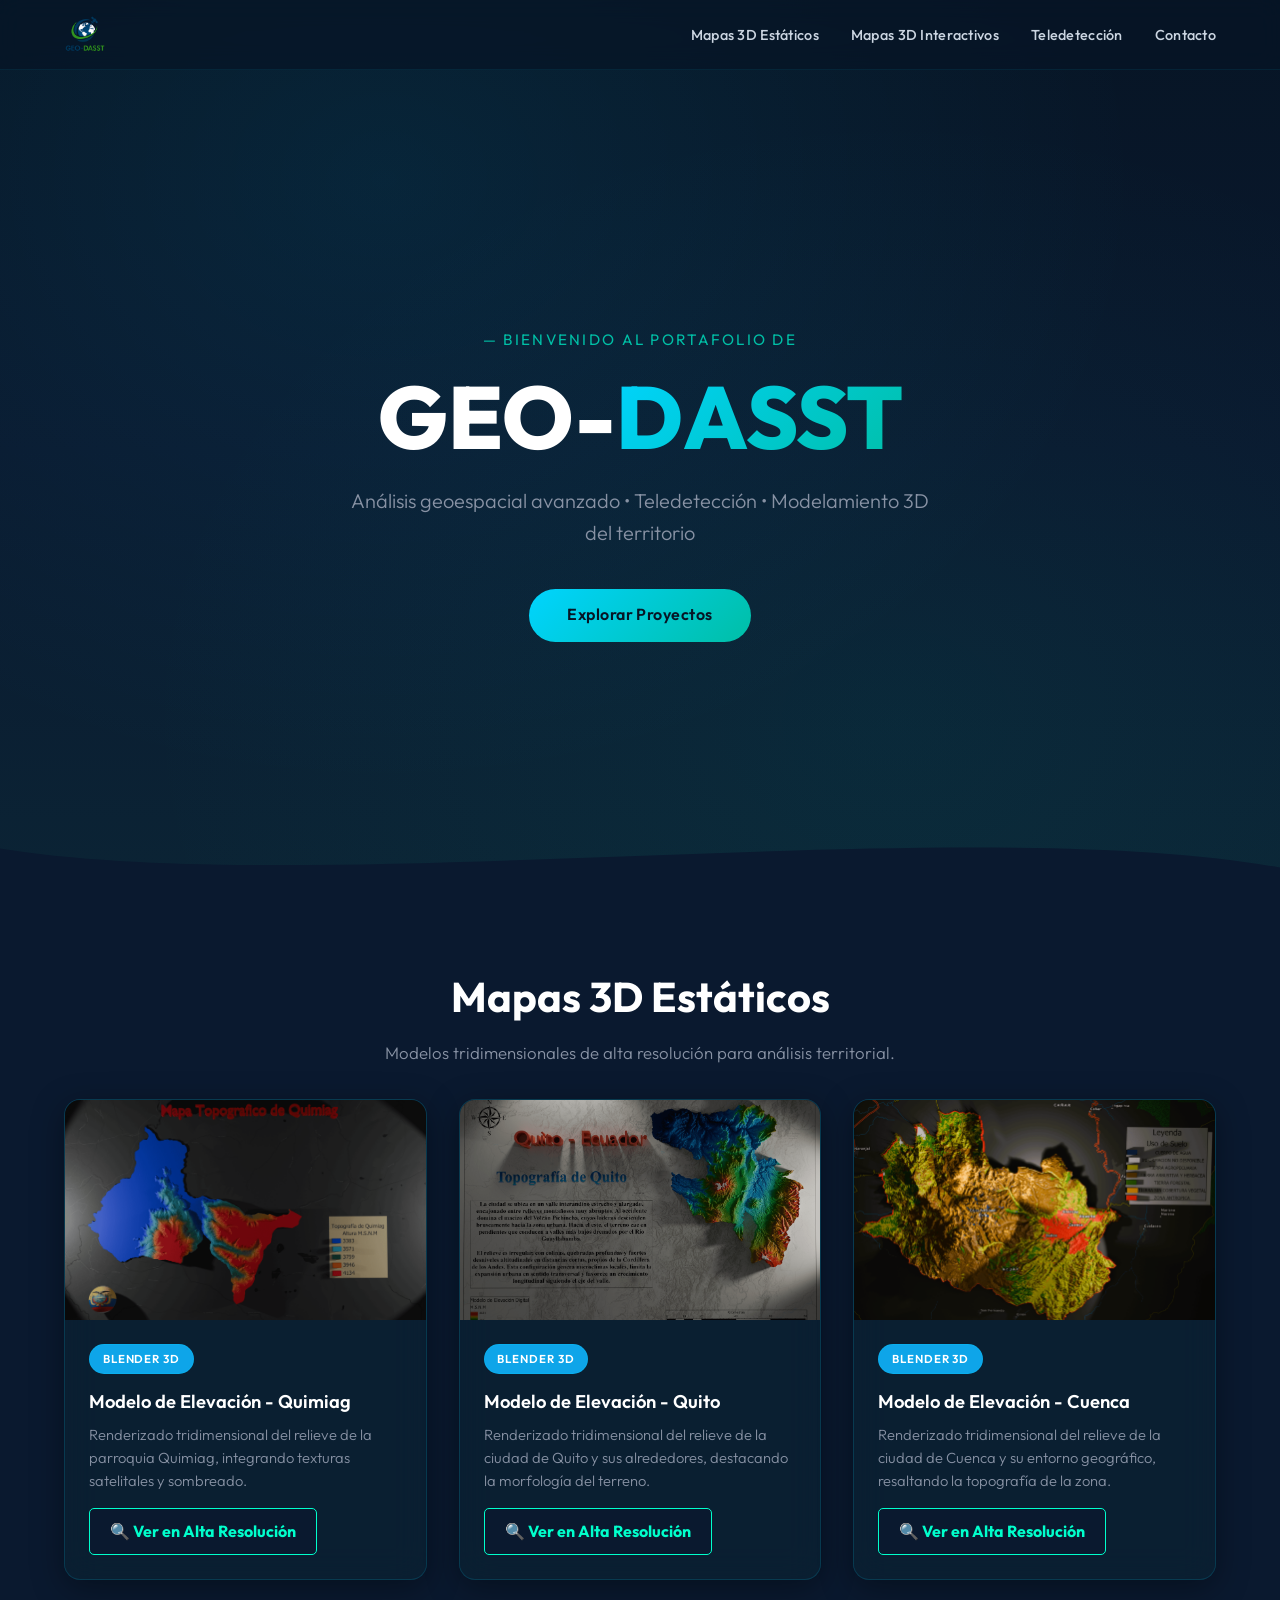
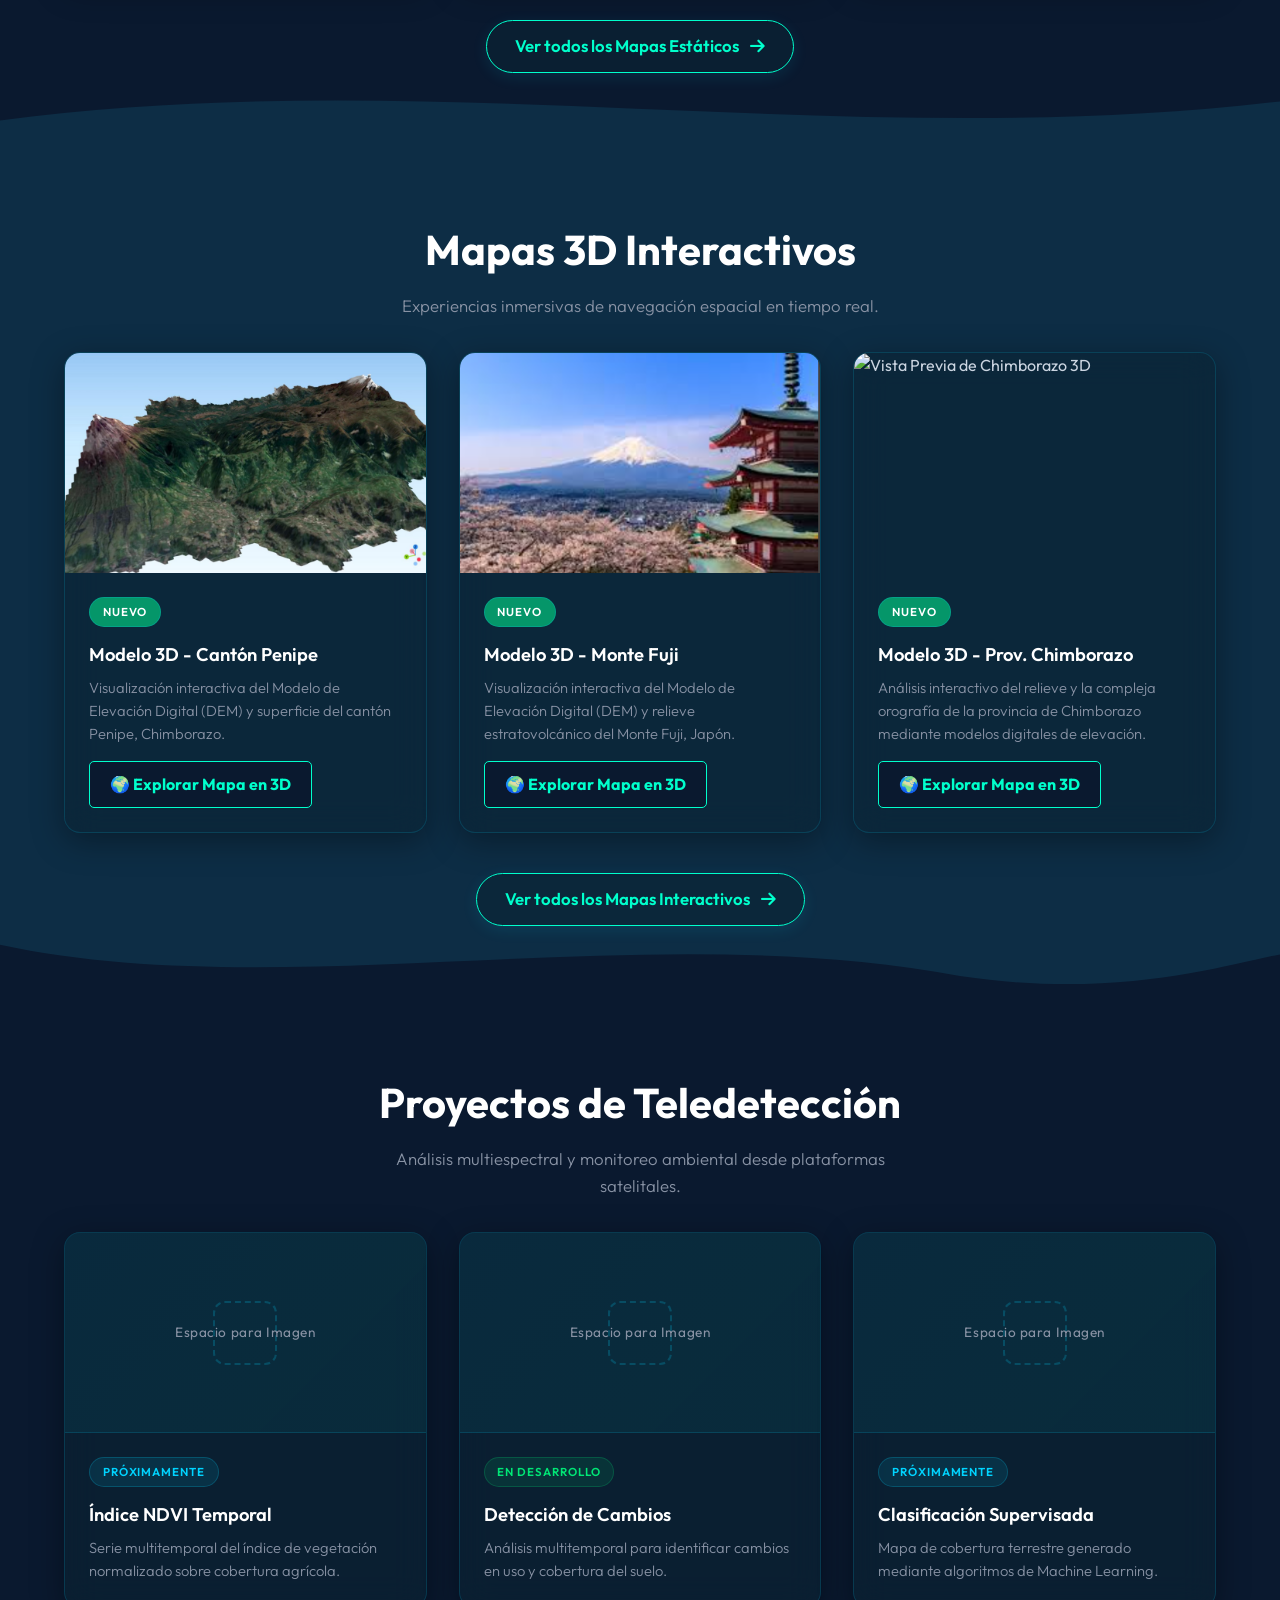
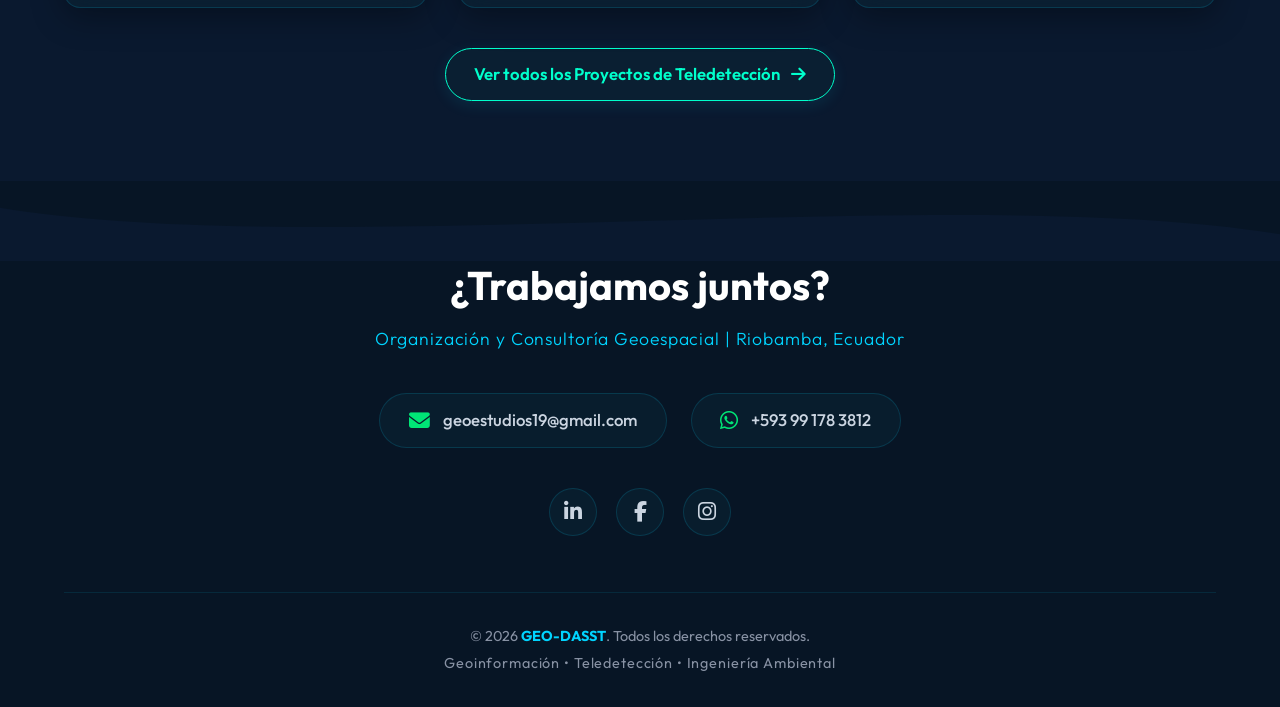
==== index.html @ 8e860d83 "Update index.html" ====
<!DOCTYPE html>
<html lang="es">
<head>
  <meta charset="UTF-8" />
  <meta name="viewport" content="width=device-width, initial-scale=1.0" />
  <title>GEO-DASST | Portafolio de Geoinformación y Teledetección</title>
  <meta name="description" content="Portafolio profesional de GEO-DASST: Ingeniería Ambiental, gestión de geoinformación, mapas 3D y teledetección." />
  <link rel="preconnect" href="https://fonts.googleapis.com" />
  <link rel="preconnect" href="https://fonts.gstatic.com" crossorigin />
  <link href="https://fonts.googleapis.com/css2?family=Outfit:wght@300;400;500;600;700;800&display=swap" rel="stylesheet" />
  <link rel="stylesheet" href="style.css" />
  <link rel="stylesheet" href="https://cdnjs.cloudflare.com/ajax/libs/font-awesome/6.4.0/css/all.min.css" />
  
  <style>
    /* Reducimos el relleno de las secciones en un ~40% */
    .section { padding: 4rem 0 5rem !important; }
    /* Acercamos el subtítulo a las tarjetas */
    .section__subtitle { margin-bottom: 2rem !important; }
    /* Reducimos la altura de las olas decorativas */
    .wave svg { height: 70px !important; }
    .wave--hero svg { height: 90px !important; }
    .wave--section svg { height: 90px !important; }
    /* Ajustamos el pie de página */
    .footer { padding: 4.5rem 0 2rem !important; }
  </style>

</head>
<body>

  <header class="header" id="header">
    <nav class="nav container">
      <a href="#" class="nav__logo">
        <img src="Logo.png" alt="GEO-DASST Logo" class="nav__logo-img" />
      </a>
      <ul class="nav__list">
        <li><a href="#mapas-estaticos" class="nav__link">Mapas 3D Estáticos</a></li>
        <li><a href="#mapas-interactivos" class="nav__link">Mapas 3D Interactivos</a></li>
        <li><a href="#teledeteccion" class="nav__link">Teledetección</a></li>
        <li><a href="#contacto" class="nav__link">Contacto</a></li>
      </ul>
      <button class="nav__toggle" id="nav-toggle" aria-label="Abrir menú">
        <span></span><span></span><span></span>
      </button>
    </nav>
  </header>

  <section class="hero" id="hero">
    <div class="hero__particles" id="hero-particles"></div>
    <div class="hero__content container">
      <p class="hero__tag">— Bienvenido al portafolio de</p>
      <h1 class="hero__title">
        GEO-<span class="accent">DASST</span>
      </h1>
      <p class="hero__subtitle">
        Análisis geoespacial avanzado &bull; Teledetección &bull; Modelamiento 3D del territorio
      </p>
      <a href="#mapas-estaticos" class="hero__cta">Explorar Proyectos</a>
    </div>

    <div class="wave wave--hero">
      <svg viewBox="0 0 1440 150" preserveAspectRatio="none">
        <path d="M0,64 C360,150 1080,0 1440,96 L1440,150 L0,150 Z" />
      </svg>
    </div>
  </section>

  <section class="section" id="mapas-estaticos">
    <div class="container">
      <h2 class="section__title">Mapas 3D Estáticos</h2>
      <p class="section__subtitle">Modelos tridimensionales de alta resolución para análisis territorial.</p>
      
      <div class="grid">
        <article class="card">
          <img src="Estaticos/quimiag.png" alt="Render 3D de Quimiag" style="width: 100%; height: 220px; object-fit: cover; border-radius: 8px 8px 0 0;">
          <div class="card__body">
            <span class="card__badge" style="background: #0ea5e9; color: white;">Blender 3D</span>
            <h3 class="card__title">Modelo de Elevación - Quimiag</h3>
            <p class="card__text">Renderizado tridimensional del relieve de la parroquia Quimiag, integrando texturas satelitales y sombreado.</p>
            <a href="Estaticos/quimiag.png" target="_blank" style="display: inline-block; margin-top: 15px; padding: 10px 20px; background-color: #0A192F; border: 1px solid #00FFCC; color: #00FFCC; text-decoration: none; border-radius: 5px; font-weight: bold; transition: 0.3s;">
              🔍 Ver en Alta Resolución
            </a>
          </div>
        </article>

        <article class="card">
          <img src="Estaticos/quito_top.png" alt="Render 3D de Quito" style="width: 100%; height: 220px; object-fit: cover; border-radius: 8px 8px 0 0;">
          <div class="card__body">
            <span class="card__badge" style="background: #0ea5e9; color: white;">Blender 3D</span>
            <h3 class="card__title">Modelo de Elevación - Quito</h3>
            <p class="card__text">Renderizado tridimensional del relieve de la ciudad de Quito y sus alrededores, destacando la morfología del terreno.</p>
            <a href="Estaticos/quito_top.png" target="_blank" style="display: inline-block; margin-top: 15px; padding: 10px 20px; background-color: #0A192F; border: 1px solid #00FFCC; color: #00FFCC; text-decoration: none; border-radius: 5px; font-weight: bold; transition: 0.3s;">
              🔍 Ver en Alta Resolución
            </a>
          </div>
        </article>

        <article class="card">
          <img src="Estaticos/cuenca.png" alt="Render 3D de Cuenca" style="width: 100%; height: 220px; object-fit: cover; border-radius: 8px 8px 0 0;">
          <div class="card__body">
            <span class="card__badge" style="background: #0ea5e9; color: white;">Blender 3D</span>
            <h3 class="card__title">Modelo de Elevación - Cuenca</h3>
            <p class="card__text">Renderizado tridimensional del relieve de la ciudad de Cuenca y su entorno geográfico, resaltando la topografía de la zona.</p>
            <a href="Estaticos/cuenca.png" target="_blank" style="display: inline-block; margin-top: 15px; padding: 10px 20px; background-color: #0A192F; border: 1px solid #00FFCC; color: #00FFCC; text-decoration: none; border-radius: 5px; font-weight: bold; transition: 0.3s;">
              🔍 Ver en Alta Resolución
            </a>
          </div>
        </article>
      </div> <div style="text-align: center; margin-top: 2.5rem;">
        <a href="estaticos.html" style="display: inline-block; padding: 12px 28px; background-color: rgba(11, 36, 53, 0.60); border: 1px solid #00FFCC; color: #00FFCC; text-decoration: none; border-radius: 50px; font-weight: 600; font-size: 1.05rem; transition: all 0.3s ease; box-shadow: 0 4px 15px rgba(0, 212, 255, 0.1);">
          Ver todos los Mapas Estáticos <i class="fa-solid fa-arrow-right" style="margin-left: 8px;"></i>
        </a>
      </div>

    </div> <div class="wave wave--section">
      <svg viewBox="0 0 1440 150" preserveAspectRatio="none">
        <path d="M0,96 C480,0 960,150 1440,64 L1440,150 L0,150 Z" />
      </svg>
    </div>
  </section>

  <section class="section section--alt" id="mapas-interactivos">
    <div class="container">
      <h2 class="section__title">Mapas 3D Interactivos</h2>
      <p class="section__subtitle">Experiencias inmersivas de navegación espacial en tiempo real.</p>
      <div class="grid">
        <article class="card">
          <img src="Mapas/Interactivos/Penipe/captura-penipe.jpg" alt="Vista Previa de Penipe 3D" style="width: 100%; height: 220px; object-fit: cover; border-radius: 8px 8px 0 0;">
          <div class="card__body">
            <span class="card__badge" style="background: #059669; color: white;">Nuevo</span>
            <h3 class="card__title">Modelo 3D - Cantón Penipe</h3>
            <p class="card__text">Visualización interactiva del Modelo de Elevación Digital (DEM) y superficie del cantón Penipe, Chimborazo.</p>
            <a href="Mapas/Interactivos/Penipe/index.html" target="_blank" style="display: inline-block; margin-top: 15px; padding: 10px 20px; background-color: #0A192F; border: 1px solid #00FFCC; color: #00FFCC; text-decoration: none; border-radius: 5px; font-weight: bold; transition: 0.3s;">
              🌍 Explorar Mapa en 3D
            </a>
          </div>
        </article>
        <article class="card">
          <img src="Mapas/Interactivos/Fuji/fuji.png" alt="Vista Previa de Monte Fuji 3D" style="width: 100%; height: 220px; object-fit: cover; border-radius: 8px 8px 0 0;">
          <div class="card__body">
            <span class="card__badge" style="background: #059669; color: white;">Nuevo</span>
            <h3 class="card__title">Modelo 3D - Monte Fuji</h3>
            <p class="card__text">Visualización interactiva del Modelo de Elevación Digital (DEM) y relieve estratovolcánico del Monte Fuji, Japón.</p>
            <a href="Mapas/Interactivos/Fuji/index.html" target="_blank" style="display: inline-block; margin-top: 15px; padding: 10px 20px; background-color: #0A192F; border: 1px solid #00FFCC; color: #00FFCC; text-decoration: none; border-radius: 5px; font-weight: bold; transition: 0.3s;">
              🌍 Explorar Mapa en 3D
            </a>
          </div>
        </article>
        <article class="card">
          <img src="Mapas/Interactivos/Chimborazo/chimborazo.png" alt="Vista Previa de Chimborazo 3D" style="width: 100%; height: 220px; object-fit: cover; border-radius: 8px 8px 0 0;">
          <div class="card__body">
            <span class="card__badge" style="background: #059669; color: white;">Nuevo</span>
            <h3 class="card__title">Modelo 3D - Prov. Chimborazo</h3>
            <p class="card__text">Análisis interactivo del relieve y la compleja orografía de la provincia de Chimborazo mediante modelos digitales de elevación.</p>
            <a href="Mapas/Interactivos/Chimborazo/index.html" target="_blank" style="display: inline-block; margin-top: 15px; padding: 10px 20px; background-color: #0A192F; border: 1px solid #00FFCC; color: #00FFCC; text-decoration: none; border-radius: 5px; font-weight: bold; transition: 0.3s;">
              🌍 Explorar Mapa en 3D
            </a>
          </div>
        </article>
      </div>

      <div style="text-align: center; margin-top: 2.5rem;">
        <a href="interactivos.html" style="display: inline-block; padding: 12px 28px; background-color: rgba(11, 36, 53, 0.60); border: 1px solid #00FFCC; color: #00FFCC; text-decoration: none; border-radius: 50px; font-weight: 600; font-size: 1.05rem; transition: all 0.3s ease; box-shadow: 0 4px 15px rgba(0, 212, 255, 0.1);">
          Ver todos los Mapas Interactivos <i class="fa-solid fa-arrow-right" style="margin-left: 8px;"></i>
        </a>
      </div>

    </div>

    <div class="wave wave--section">
      <svg viewBox="0 0 1440 150" preserveAspectRatio="none">
        <path d="M0,48 C320,150 720,0 1080,100 C1260,140 1380,80 1440,64 L1440,150 L0,150 Z" />
      </svg>
    </div>
  </section>

  <section class="section" id="teledeteccion">
    <div class="container">
      <h2 class="section__title">Proyectos de Teledetección</h2>
      <p class="section__subtitle">Análisis multiespectral y monitoreo ambiental desde plataformas satelitales.</p>
      <div class="grid">
        <article class="card">
          <div class="card__img-placeholder">
            <span class="card__img-label">Espacio para Imagen</span>
          </div>
          <div class="card__body">
            <span class="card__badge">Próximamente</span>
            <h3 class="card__title">Índice NDVI Temporal</h3>
            <p class="card__text">Serie multitemporal del índice de vegetación normalizado sobre cobertura agrícola.</p>
          </div>
        </article>
        <article class="card">
          <div class="card__img-placeholder">
            <span class="card__img-label">Espacio para Imagen</span>
          </div>
          <div class="card__body">
            <span class="card__badge badge--dev">En desarrollo</span>
            <h3 class="card__title">Detección de Cambios</h3>
            <p class="card__text">Análisis multitemporal para identificar cambios en uso y cobertura del suelo.</p>
          </div>
        </article>
        <article class="card">
          <div class="card__img-placeholder">
            <span class="card__img-label">Espacio para Imagen</span>
          </div>
          <div class="card__body">
            <span class="card__badge">Próximamente</span>
            <h3 class="card__title">Clasificación Supervisada</h3>
            <p class="card__text">Mapa de cobertura terrestre generado mediante algoritmos de Machine Learning.</p>
          </div>
        </article>
      </div>

      <div style="text-align: center; margin-top: 2.5rem;">
        <a href="proyectos.html" style="display: inline-block; padding: 12px 28px; background-color: rgba(11, 36, 53, 0.60); border: 1px solid #00FFCC; color: #00FFCC; text-decoration: none; border-radius: 50px; font-weight: 600; font-size: 1.05rem; transition: all 0.3s ease; box-shadow: 0 4px 15px rgba(0, 212, 255, 0.1);">
          Ver todos los Proyectos de Teledetección <i class="fa-solid fa-arrow-right" style="margin-left: 8px;"></i>
        </a>
      </div>

    </div>
  </section>

  <footer class="footer" id="contacto">
    <div class="footer__wave">
      <svg viewBox="0 0 1440 120" preserveAspectRatio="none">
        <path d="M0,40 C360,120 1080,0 1440,80 L1440,0 L0,0 Z" />
      </svg>
    </div>
    
    <div class="container footer__content">
      <div class="footer__contact">
        <h2 class="footer__title">¿Trabajamos juntos?</h2>
        <p class="footer__description">Organización y Consultoría Geoespacial | Riobamba, Ecuador</p>
        
        <div class="footer__info">
          <a href="mailto:geoestudios19@gmail.com" class="contact-item">
            <i class="fa-solid fa-envelope"></i>
            geoestudios19@gmail.com
          </a>
          <a href="https://wa.me/593991783812" target="_blank" class="contact-item">
            <i class="fa-brands fa-whatsapp"></i>
            +593 99 178 3812
          </a>
        </div>

        <div class="footer__socials">
          <a href="https://www.linkedin.com/in/pedro-jose-inca-novoa-5055b1154/" target="_blank" class="social-icon" aria-label="LinkedIn"><i class="fa-brands fa-linkedin-in"></i></a>
          <a href="https://www.facebook.com/profile.php?id=61575978058348" target="_blank" class="social-icon" aria-label="Facebook"><i class="fa-brands fa-facebook-f"></i></a>
          <a href="https://www.instagram.com/geo_dasst/" target="_blank" class="social-icon" aria-label="Instagram"><i class="fa-brands fa-instagram"></i></a>
        </div>
      </div>
      
      <div class="footer__bottom">
        <p>&copy; 2026 <strong>GEO-DASST</strong>. Todos los derechos reservados.</p>
        <p class="footer__tagline">Geoinformación &bull; Teledetección &bull; Ingeniería Ambiental</p>
      </div>
    </div>
  </footer>

  <script src="script.js"></script>
</body>
</html>
---- style.css ----
/* ============================================
   GEO-DASST — Portfolio Stylesheet
   Palette extracted from reference image:
   Deep Navy / Teal dark backgrounds,
   Cyan-Turquoise accents, white text.
   ============================================ */

/* ---------- CSS Custom Properties ---------- */
:root {
  /* Backgrounds */
  --bg-deep:       #071525;
  --bg-primary:    #0A192F;
  --bg-secondary:  #0B2435;
  --bg-alt:        #0D2D45;
  --bg-card:       rgba(13, 45, 69, 0.55);

  /* Accents */
  --accent-cyan:   #00D4FF;
  --accent-teal:   #00BFA6;
  --accent-green:  #00E676;
  --gradient-accent: linear-gradient(135deg, var(--accent-cyan), var(--accent-teal));

  /* Text */
  --text-white:    #FFFFFF;
  --text-light:    #CBD5E1;
  --text-muted:    #8892A4;

  /* Effects */
  --glass-bg:      rgba(11, 36, 53, 0.60);
  --glass-border:  rgba(0, 212, 255, 0.15);
  --glass-blur:    16px;
  --shadow-card:   0 8px 32px rgba(0, 0, 0, 0.35);
  --shadow-soft:   0 4px 20px rgba(0, 0, 0, 0.25);
  --radius:        16px;
  --radius-sm:     10px;

  /* Layout */
  --header-h:      70px;
  --container-max:  1200px;

  /* Transition */
  --ease:          cubic-bezier(0.4, 0, 0.2, 1);
}

/* ---------- Reset / Base ---------- */
*,
*::before,
*::after {
  margin: 0;
  padding: 0;
  box-sizing: border-box;
}

html {
  scroll-behavior: smooth;
  scroll-padding-top: var(--header-h);
}

body {
  font-family: 'Outfit', sans-serif;
  background-color: var(--bg-primary);
  color: var(--text-light);
  line-height: 1.6;
  overflow-x: hidden;
  -webkit-font-smoothing: antialiased;
}

a {
  text-decoration: none;
  color: inherit;
}

ul { list-style: none; }
img { max-width: 100%; display: block; }

.container {
  width: 90%;
  max-width: var(--container-max);
  margin-inline: auto;
}

/* ---------- HEADER ---------- */
.header {
  position: fixed;
  top: 0;
  left: 0;
  width: 100%;
  height: var(--header-h);
  z-index: 1000;
  background: rgba(7, 21, 37, 0.70);
  backdrop-filter: blur(12px);
  -webkit-backdrop-filter: blur(12px);
  border-bottom: 1px solid rgba(0, 212, 255, 0.08);
  transition: background 0.4s var(--ease), box-shadow 0.4s var(--ease);
}

.header.scrolled {
  background: rgba(7, 21, 37, 0.95);
  box-shadow: 0 4px 30px rgba(0, 0, 0, 0.4);
  border-bottom-color: rgba(0, 212, 255, 0.18);
}

.nav {
  display: flex;
  align-items: center;
  justify-content: space-between;
  height: 100%;
}

.nav__logo-img {
  height: 42px;
  width: auto;
  transition: transform 0.3s var(--ease);
}
.nav__logo-img:hover { transform: scale(1.05); }

.nav__list {
  display: flex;
  gap: 2rem;
}

.nav__link {
  font-size: 0.9rem;
  font-weight: 500;
  letter-spacing: 0.02em;
  color: var(--text-light);
  position: relative;
  padding: 0.3rem 0;
  transition: color 0.3s var(--ease);
}

.nav__link::after {
  content: '';
  position: absolute;
  left: 0;
  bottom: -2px;
  width: 0;
  height: 2px;
  background: var(--gradient-accent);
  border-radius: 2px;
  transition: width 0.35s var(--ease);
}

.nav__link:hover {
  color: var(--accent-cyan);
}
.nav__link:hover::after {
  width: 100%;
}

/* Mobile toggle */
.nav__toggle {
  display: none;
  flex-direction: column;
  gap: 5px;
  background: none;
  border: none;
  cursor: pointer;
  padding: 4px;
}
.nav__toggle span {
  display: block;
  width: 26px;
  height: 2.5px;
  background: var(--text-white);
  border-radius: 2px;
  transition: transform 0.3s var(--ease), opacity 0.3s var(--ease);
}
.nav__toggle.active span:nth-child(1) {
  transform: translateY(7.5px) rotate(45deg);
}
.nav__toggle.active span:nth-child(2) {
  opacity: 0;
}
.nav__toggle.active span:nth-child(3) {
  transform: translateY(-7.5px) rotate(-45deg);
}

/* ---------- HERO ---------- */
.hero {
  position: relative;
  min-height: 100vh;
  display: flex;
  align-items: center;
  justify-content: center;
  text-align: center;
  background:
    radial-gradient(ellipse at 30% 20%, rgba(0, 212, 255, 0.08) 0%, transparent 60%),
    radial-gradient(ellipse at 70% 80%, rgba(0, 191, 166, 0.06) 0%, transparent 60%),
    linear-gradient(180deg, var(--bg-deep) 0%, var(--bg-primary) 50%, var(--bg-secondary) 100%);
  overflow: hidden;
}

.hero__particles {
  position: absolute;
  inset: 0;
  pointer-events: none;
}

.hero__content {
  position: relative;
  z-index: 2;
  padding-top: var(--header-h);
}

.hero__tag {
  font-size: 0.95rem;
  font-weight: 400;
  color: var(--accent-teal);
  letter-spacing: 0.15em;
  text-transform: uppercase;
  margin-bottom: 1rem;
  opacity: 0;
  animation: fadeInUp 0.8s var(--ease) 0.3s forwards;
}

.hero__title {
  font-size: clamp(2.8rem, 7vw, 5.5rem);
  font-weight: 800;
  color: var(--text-white);
  line-height: 1.1;
  margin-bottom: 1.2rem;
  opacity: 0;
  animation: fadeInUp 0.8s var(--ease) 0.5s forwards;
}

.hero__title .accent {
  background: var(--gradient-accent);
  -webkit-background-clip: text;
  -webkit-text-fill-color: transparent;
  background-clip: text;
}

.hero__subtitle {
  font-size: clamp(1rem, 2vw, 1.25rem);
  font-weight: 300;
  color: var(--text-muted);
  max-width: 600px;
  margin-inline: auto;
  margin-bottom: 2.5rem;
  opacity: 0;
  animation: fadeInUp 0.8s var(--ease) 0.7s forwards;
}

.hero__cta {
  display: inline-block;
  padding: 0.85rem 2.4rem;
  font-family: 'Outfit', sans-serif;
  font-size: 1rem;
  font-weight: 600;
  color: var(--bg-deep);
  background: var(--gradient-accent);
  border-radius: 50px;
  letter-spacing: 0.03em;
  transition: transform 0.3s var(--ease), box-shadow 0.3s var(--ease);
  opacity: 0;
  animation: fadeInUp 0.8s var(--ease) 0.9s forwards;
}

.hero__cta:hover {
  transform: translateY(-3px);
  box-shadow: 0 8px 30px rgba(0, 212, 255, 0.35);
}

/* ---------- WAVE SEPARATORS ---------- */
.wave {
  position: absolute;
  bottom: 0;
  left: 0;
  width: 100%;
  line-height: 0;
  overflow: hidden;
}

.wave svg {
  width: 100%;
  height: 100px;
}

.wave--hero svg path {
  fill: var(--bg-primary);
}

.wave--section svg path {
  fill: var(--bg-alt);
}

.section--alt .wave--section svg path {
  fill: var(--bg-primary);
}

/* ---------- SECTIONS ---------- */
.section {
  position: relative;
  padding: 6rem 0 8rem;
  background: var(--bg-primary);
}

.section--alt {
  background: var(--bg-alt);
}

.section__title {
  font-size: clamp(1.8rem, 4vw, 2.6rem);
  font-weight: 700;
  color: var(--text-white);
  text-align: center;
  margin-bottom: 0.6rem;
}

.section__subtitle {
  font-size: 1.05rem;
  font-weight: 300;
  color: var(--text-muted);
  text-align: center;
  max-width: 560px;
  margin-inline: auto;
  margin-bottom: 3rem;
}

/* ---------- GRID ---------- */
.grid {
  display: grid;
  grid-template-columns: repeat(auto-fit, minmax(300px, 1fr));
  gap: 2rem;
}

/* ---------- GLASSMORPHISM CARD ---------- */
.card {
  background: var(--glass-bg);
  border: 1px solid var(--glass-border);
  border-radius: var(--radius);
  overflow: hidden;
  backdrop-filter: blur(var(--glass-blur));
  -webkit-backdrop-filter: blur(var(--glass-blur));
  box-shadow: var(--shadow-card);
  transition: transform 0.4s var(--ease), box-shadow 0.4s var(--ease), border-color 0.4s var(--ease);
}

.card:hover {
  transform: translateY(-8px);
  box-shadow: 0 16px 48px rgba(0, 0, 0, 0.45);
  border-color: rgba(0, 212, 255, 0.3);
}

.card__img-placeholder {
  width: 100%;
  height: 200px;
  background: linear-gradient(135deg, rgba(0, 212, 255, 0.06), rgba(0, 191, 166, 0.08));
  border-bottom: 1px solid var(--glass-border);
  display: flex;
  align-items: center;
  justify-content: center;
  position: relative;
  overflow: hidden;
}

.card__img-placeholder::before {
  content: '';
  position: absolute;
  width: 64px;
  height: 64px;
  border: 2px dashed rgba(0, 212, 255, 0.2);
  border-radius: 12px;
  top: 50%;
  left: 50%;
  transform: translate(-50%, -50%);
  pointer-events: none;
}

.card__img-label {
  font-size: 0.85rem;
  font-weight: 400;
  color: var(--text-muted);
  letter-spacing: 0.04em;
  z-index: 1;
}

.card__body {
  padding: 1.5rem;
}

.card__badge {
  display: inline-block;
  font-size: 0.72rem;
  font-weight: 600;
  letter-spacing: 0.08em;
  text-transform: uppercase;
  color: var(--accent-cyan);
  background: rgba(0, 212, 255, 0.1);
  border: 1px solid rgba(0, 212, 255, 0.2);
  padding: 0.3rem 0.8rem;
  border-radius: 50px;
  margin-bottom: 0.8rem;
}

.card__badge.badge--dev {
  color: var(--accent-green);
  background: rgba(0, 230, 118, 0.1);
  border-color: rgba(0, 230, 118, 0.2);
}

.card__title {
  font-size: 1.15rem;
  font-weight: 600;
  color: var(--text-white);
  margin-bottom: 0.5rem;
}

.card__text {
  font-size: 0.92rem;
  font-weight: 300;
  color: var(--text-muted);
  line-height: 1.55;
}

/* ---------- FOOTER & CONTACTO ---------- */
.footer {
  position: relative;
  background: var(--bg-deep);
  padding: 6rem 0 2rem;
  text-align: center;
}

.footer__wave {
  position: absolute;
  top: 0;
  left: 0;
  width: 100%;
  line-height: 0;
  transform: rotate(180deg);
  overflow: hidden;
}

.footer__wave svg {
  width: 100%;
  height: 80px;
}

.footer__wave svg path {
  fill: var(--bg-primary);
}

.footer__contact {
  margin-bottom: 3.5rem;
  position: relative;
  z-index: 2;
}

.footer__title {
  font-size: clamp(2rem, 4vw, 2.5rem);
  font-weight: 700;
  color: var(--text-white);
  margin-bottom: 0.5rem;
}

.footer__description {
  font-size: 1.1rem;
  color: var(--accent-cyan);
  margin-bottom: 2.5rem;
  font-weight: 300;
  letter-spacing: 0.05em;
}

.footer__info {
  display: flex;
  justify-content: center;
  gap: 1.5rem;
  flex-wrap: wrap;
  margin-bottom: 2.5rem;
}

.contact-item {
  display: flex;
  align-items: center;
  gap: 0.8rem;
  font-size: 1.05rem;
  font-weight: 500;
  color: var(--text-light);
  background: rgba(11, 36, 53, 0.60);
  padding: 0.8rem 1.8rem;
  border-radius: 50px;
  border: 1px solid var(--glass-border);
  transition: all 0.3s var(--ease);
}

.contact-item i {
  color: var(--accent-green);
  font-size: 1.3rem;
}

.contact-item:hover {
  transform: translateY(-5px);
  border-color: var(--accent-cyan);
  color: var(--text-white);
  box-shadow: 0 8px 25px rgba(0, 212, 255, 0.2);
}

.footer__socials {
  display: flex;
  justify-content: center;
  gap: 1.2rem;
}

.social-icon {
  display: flex;
  align-items: center;
  justify-content: center;
  width: 48px;
  height: 48px;
  border-radius: 50%;
  background: rgba(11, 36, 53, 0.60);
  border: 1px solid var(--glass-border);
  color: var(--text-light);
  font-size: 1.3rem;
  transition: all 0.3s var(--ease);
}

.social-icon:hover {
  background: var(--gradient-accent);
  color: var(--bg-deep);
  transform: translateY(-5px) scale(1.05);
  border-color: transparent;
  box-shadow: 0 8px 20px rgba(0, 212, 255, 0.3);
}

.footer__bottom {
  border-top: 1px solid rgba(0, 212, 255, 0.1);
  padding-top: 2rem;
  position: relative;
  z-index: 2;
}

.footer__bottom p {
  font-size: 0.9rem;
  color: var(--text-muted);
}

.footer__bottom strong {
  color: var(--accent-cyan);
}

.footer__tagline {
  margin-top: 0.3rem;
  font-size: 0.8rem;
  letter-spacing: 0.06em;
}

/* ---------- ANIMATIONS ---------- */
@keyframes fadeInUp {
  from {
    opacity: 0;
    transform: translateY(28px);
  }
  to {
    opacity: 1;
    transform: translateY(0);
  }
}

/* Scroll-reveal for cards */
.card {
  opacity: 0;
  transform: translateY(40px);
  transition: opacity 0.7s var(--ease), transform 0.7s var(--ease),
              box-shadow 0.4s var(--ease), border-color 0.4s var(--ease);
}

.card.revealed {
  opacity: 1;
  transform: translateY(0);
}

/* ---------- RESPONSIVE ---------- */

/* Tablets */
@media (max-width: 768px) {
  .nav__list {
    position: fixed;
    top: 0;
    right: -100%;
    width: 75%;
    max-width: 320px;
    height: 100vh;
    flex-direction: column;
    justify-content: center;
    gap: 2.5rem;
    background: rgba(7, 21, 37, 0.97);
    backdrop-filter: blur(20px);
    -webkit-backdrop-filter: blur(20px);
    border-left: 1px solid var(--glass-border);
    padding: 2rem;
    transition: right 0.4s var(--ease);
    z-index: 999;
  }

  .nav__list.open {
    right: 0;
  }

  .nav__link {
    font-size: 1.15rem;
  }

  .nav__toggle {
    display: flex;
    z-index: 1001;
  }

  .grid {
    grid-template-columns: 1fr;
  }

  .hero__title {
    font-size: clamp(2.2rem, 8vw, 3.5rem);
  }
}

/* Small phones */
@media (max-width: 480px) {
  :root {
    --header-h: 60px;
  }

  .section {
    padding: 4rem 0 6rem;
  }

  .hero__cta {
    padding: 0.75rem 1.8rem;
    font-size: 0.9rem;
  }

  .card__img-placeholder {
    height: 160px;
  }
}
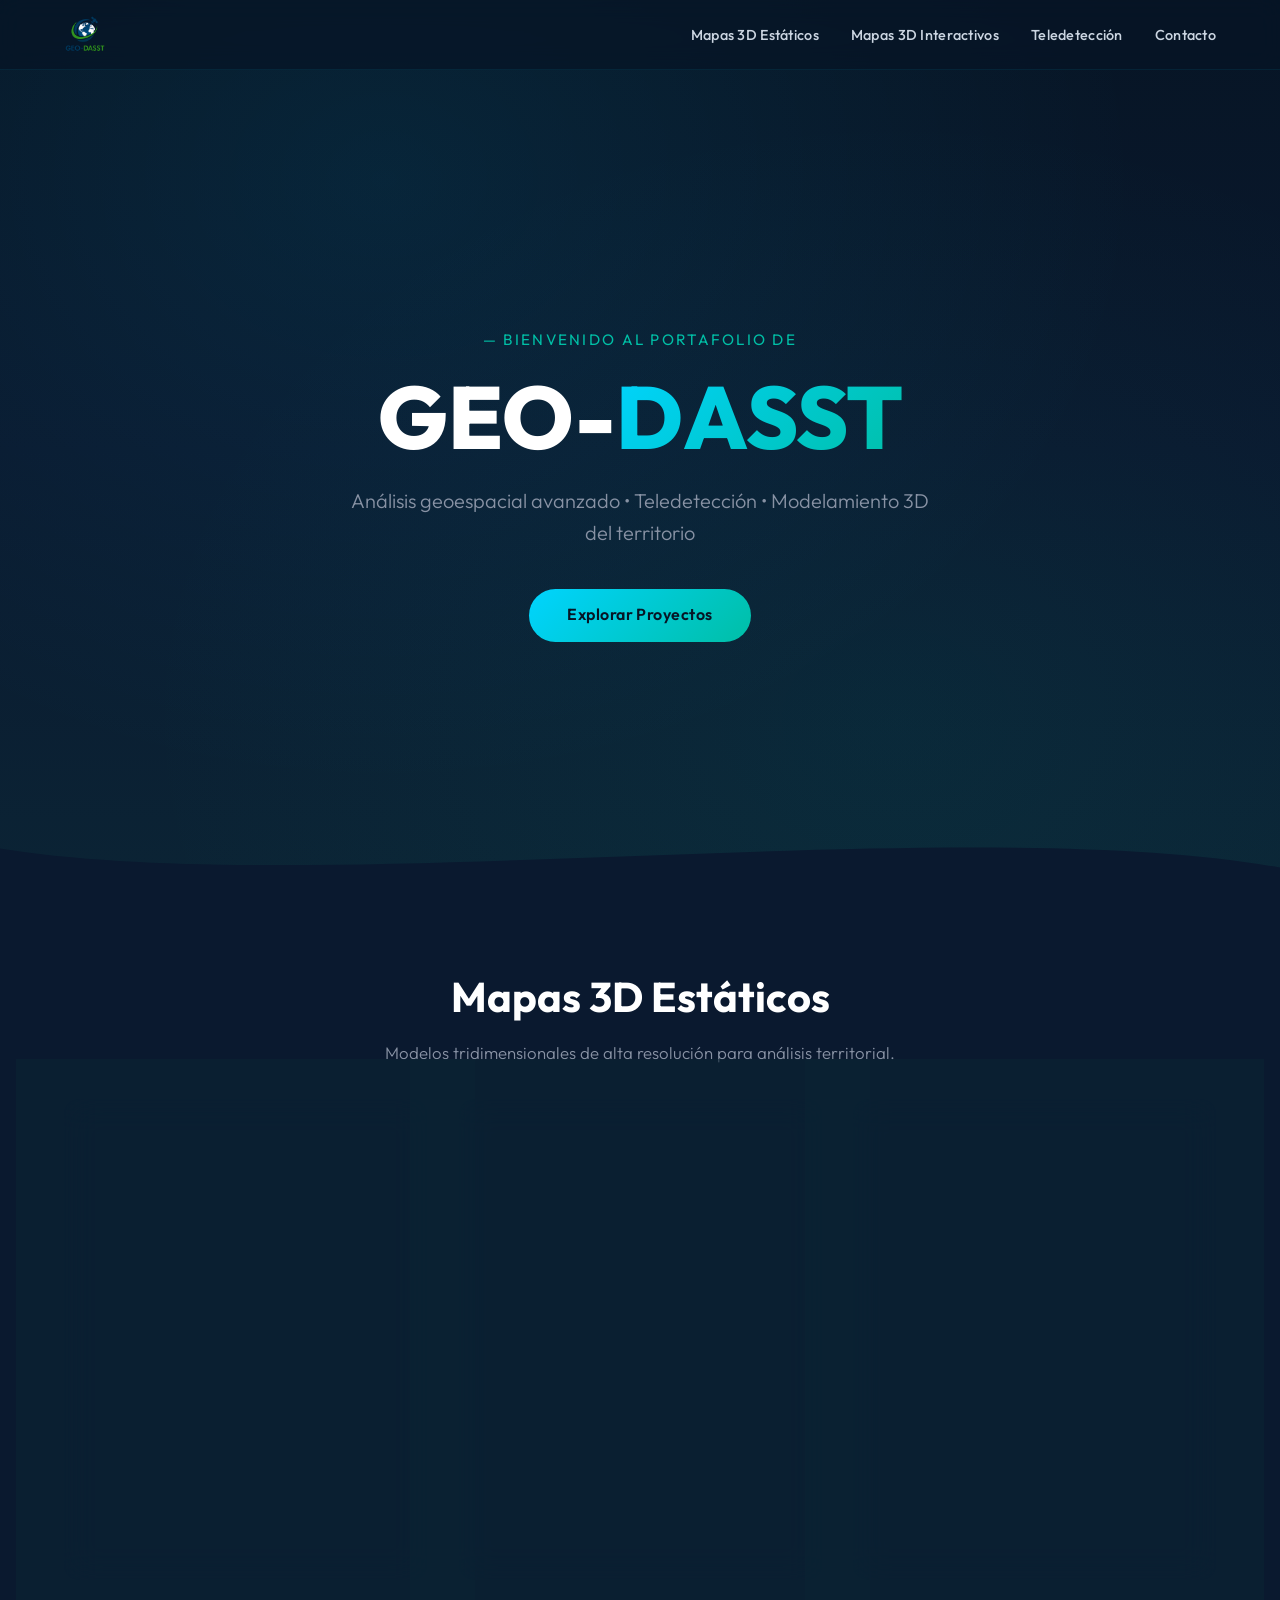
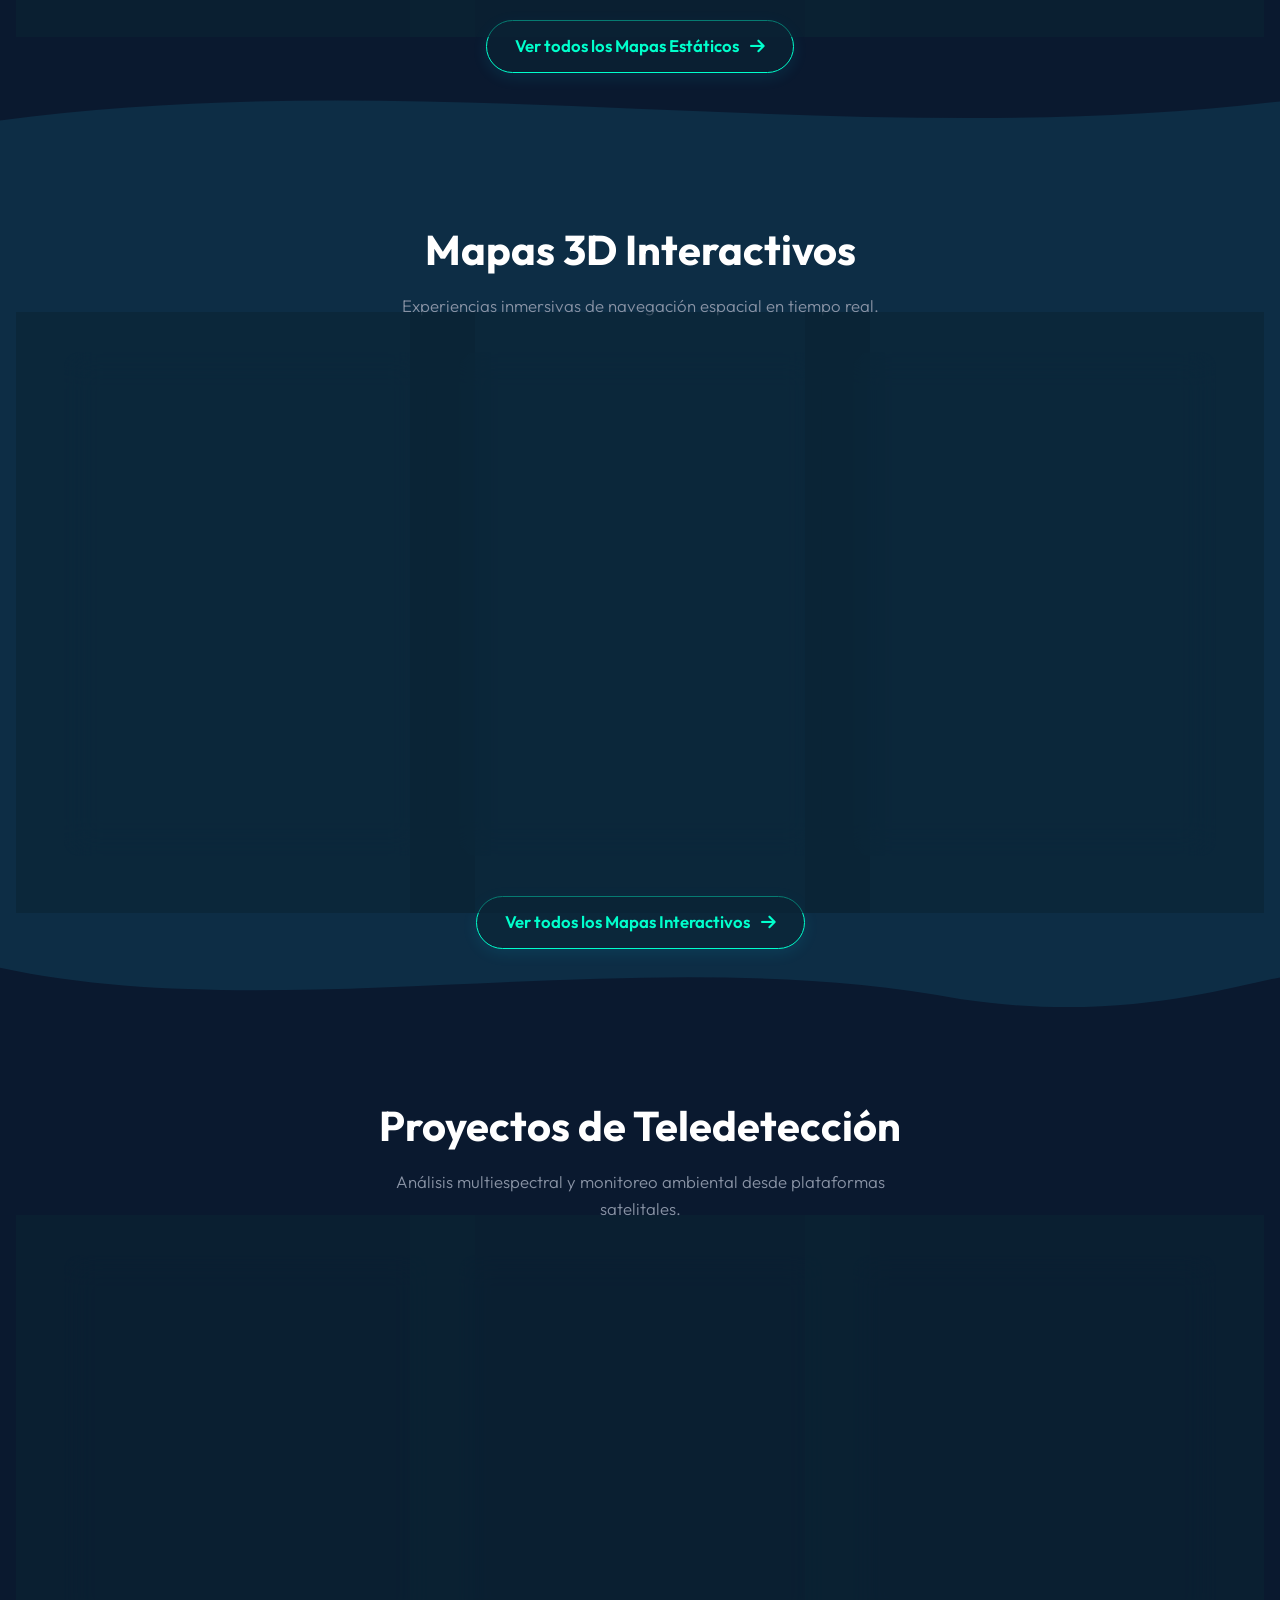
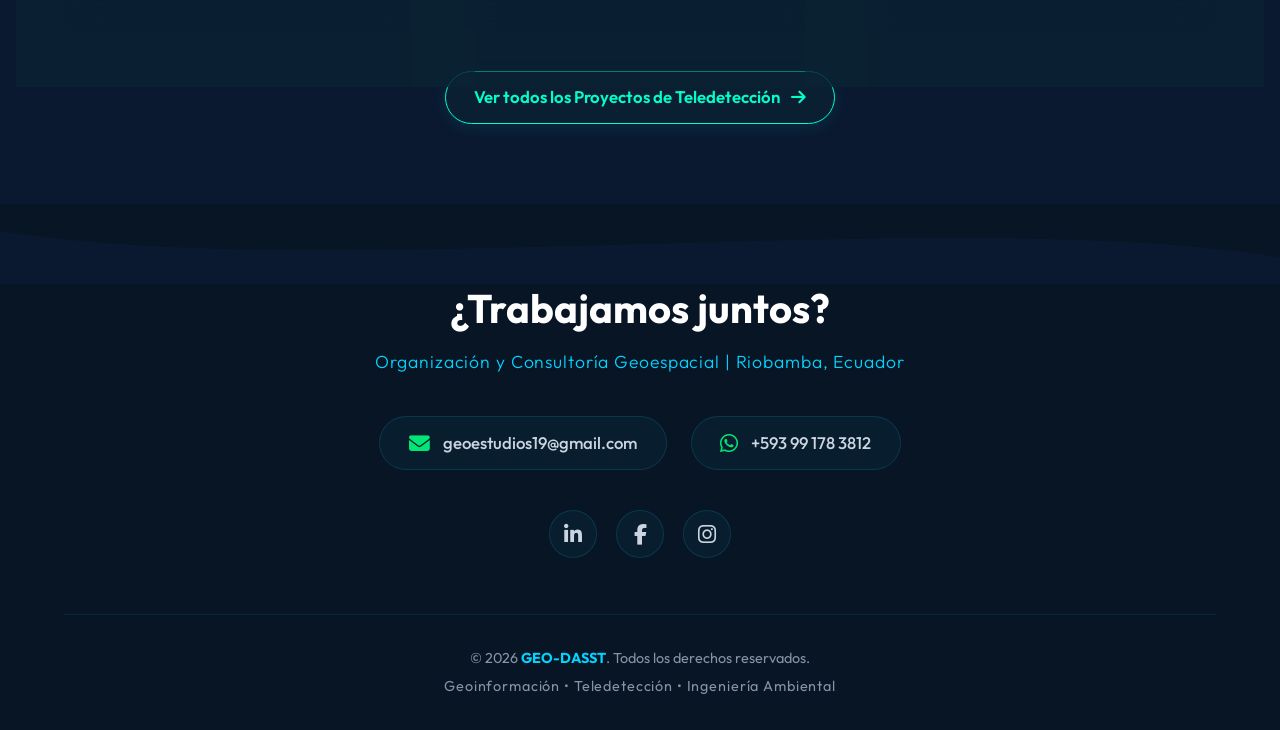
==== commit bd8a8656: "Update index.html" ====
--- a/index.html
+++ b/index.html
@@ -146,11 +146,11 @@
           </div>
         </article>
         <article class="card">
-          <img src="Mapas/Interactivos/Chimborazo/chimborazo.png" alt="Vista Previa de Chimborazo 3D" style="width: 100%; height: 220px; object-fit: cover; border-radius: 8px 8px 0 0;">
+          <img src="Mapas/Interactivos/Chimborazo/Chimborazo.jpg" alt="Vista Previa de Chimborazo 3D" style="width: 100%; height: 220px; object-fit: cover; border-radius: 8px 8px 0 0;">
           <div class="card__body">
             <span class="card__badge" style="background: #059669; color: white;">Nuevo</span>
             <h3 class="card__title">Modelo 3D - Prov. Chimborazo</h3>
-            <p class="card__text">Análisis interactivo del relieve y la compleja orografía de la provincia de Chimborazo mediante modelos digitales de elevación.</p>
+            <p class="card__text">Análisis interactivo del relieve y la compleja orografía de la provincia de Chimborazo mediante modelos digitales de elevación (Activar Capa DEM).</p>
             <a href="Mapas/Interactivos/Chimborazo/index.html" target="_blank" style="display: inline-block; margin-top: 15px; padding: 10px 20px; background-color: #0A192F; border: 1px solid #00FFCC; color: #00FFCC; text-decoration: none; border-radius: 5px; font-weight: bold; transition: 0.3s;">
               🌍 Explorar Mapa en 3D
             </a>
@@ -261,3 +261,5 @@
 </html>
 
 
+
+
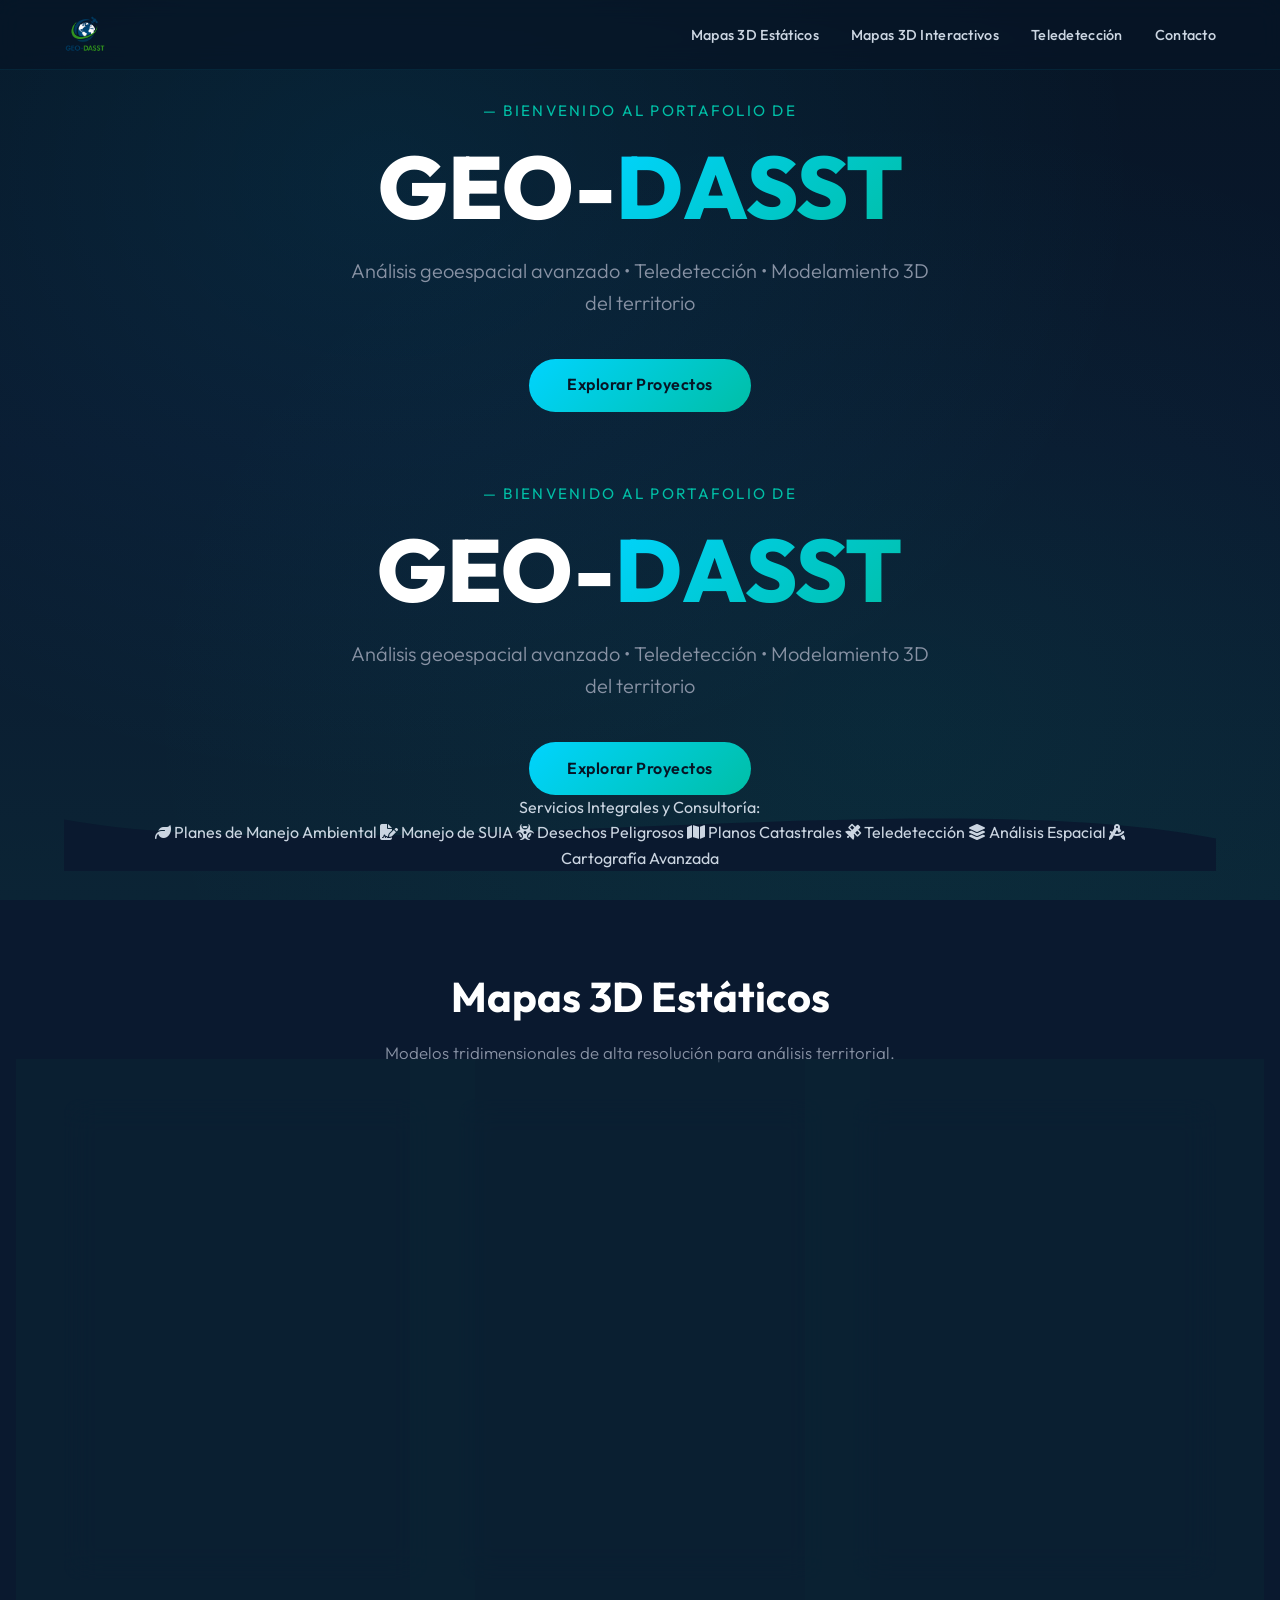
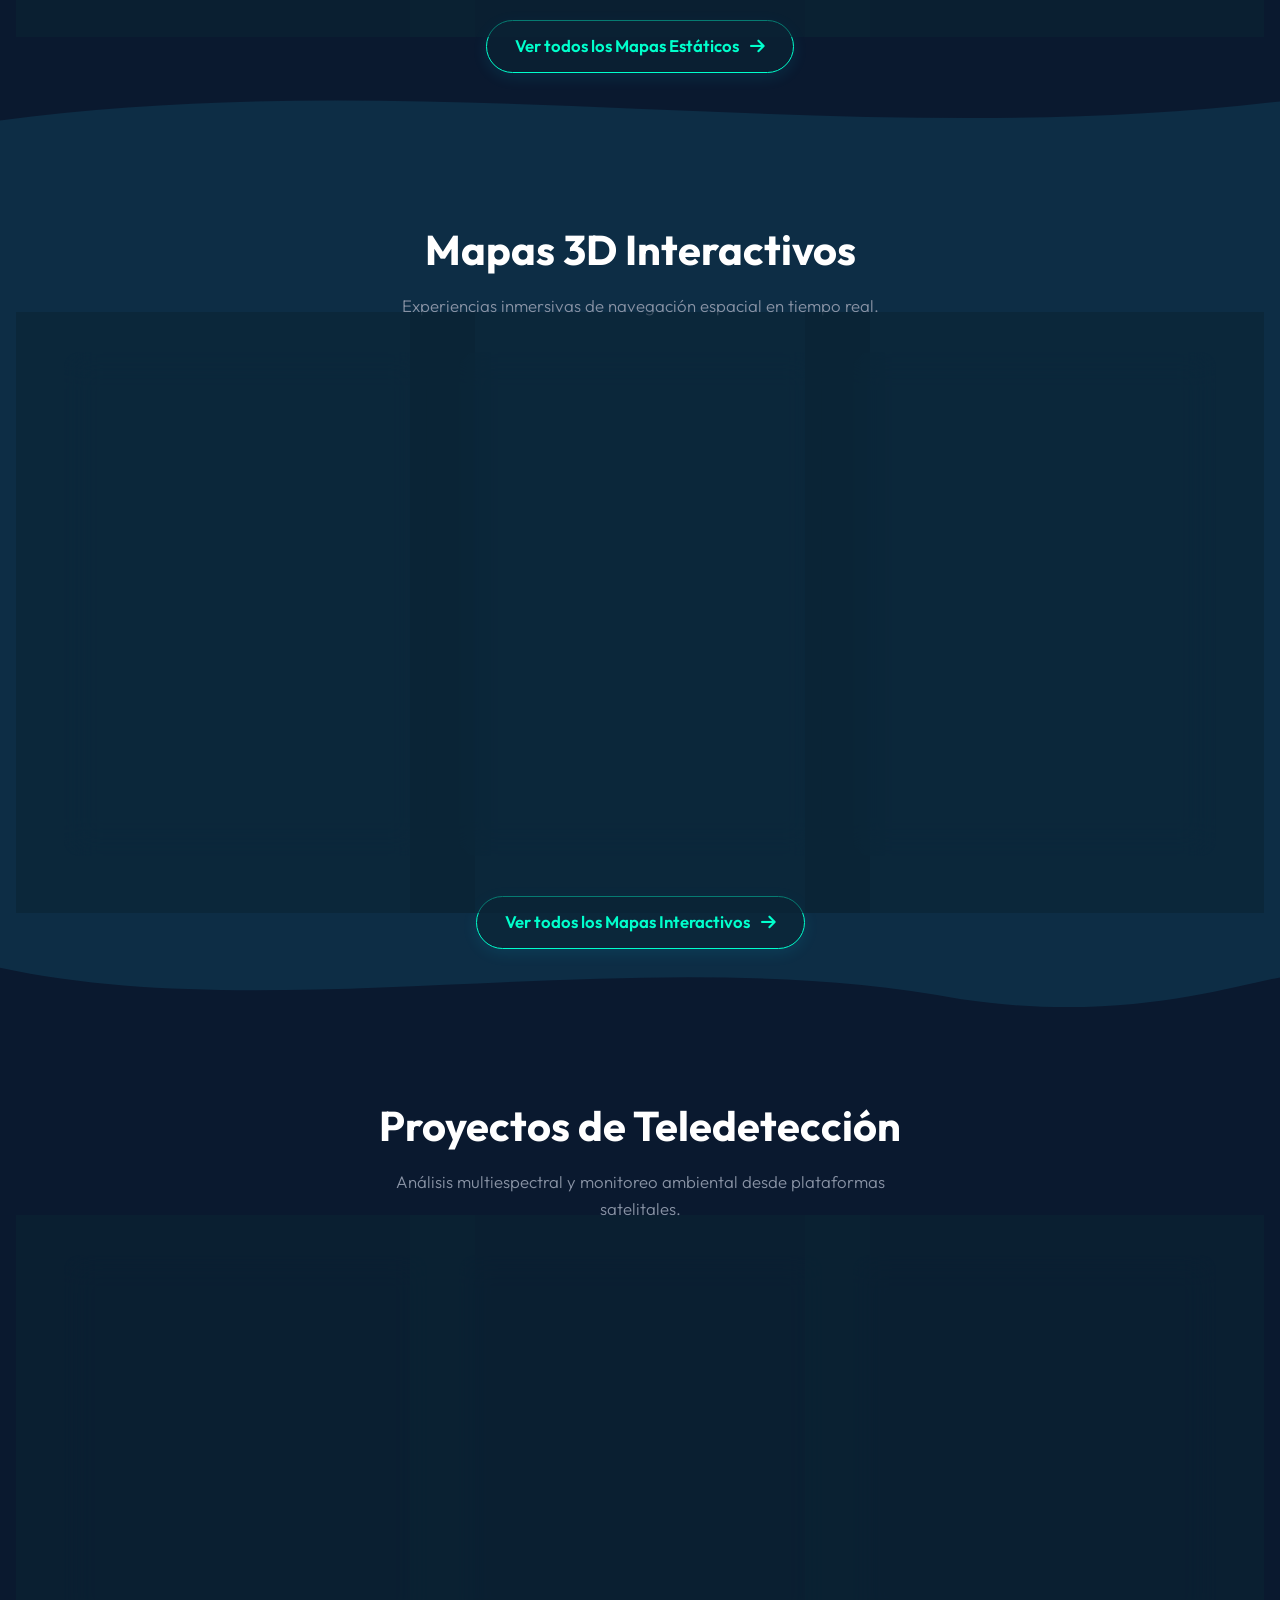
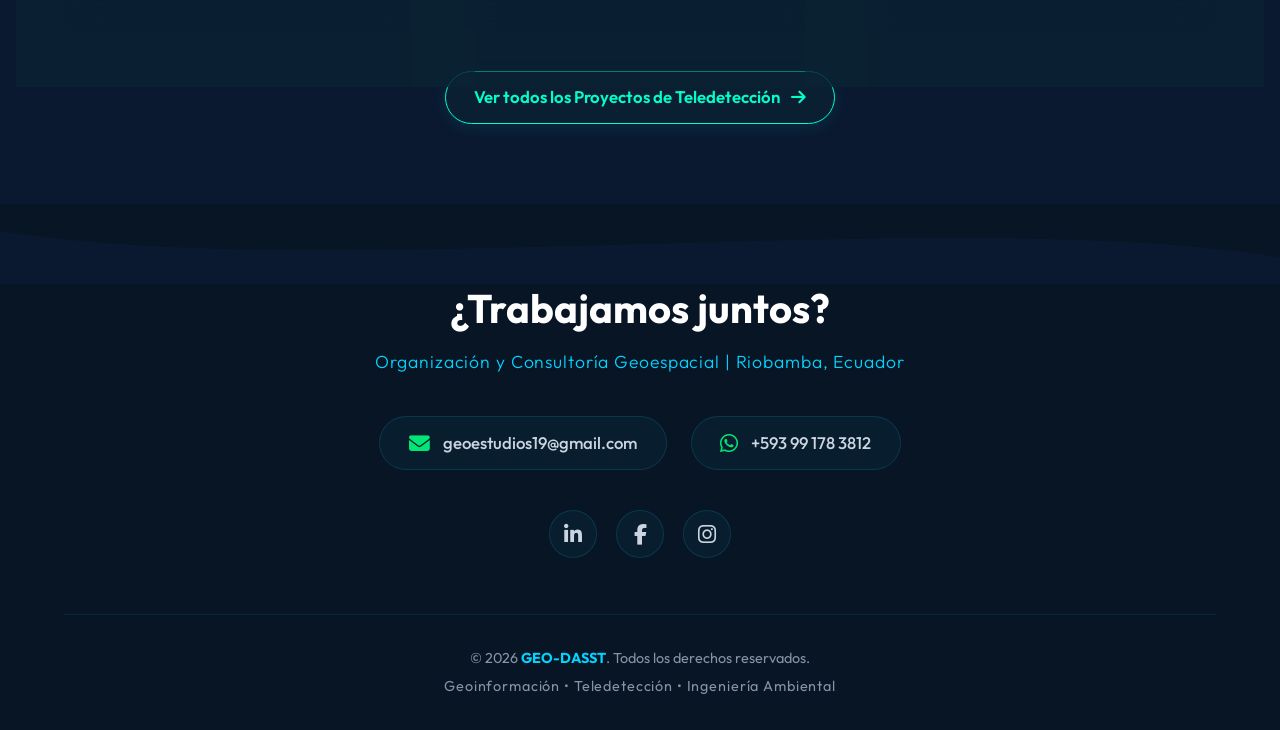
==== commit db992dc0: "Update print statement from 'Hello' to 'Goodbye'" ====
--- a/index.html
+++ b/index.html
@@ -55,7 +55,29 @@
         Análisis geoespacial avanzado &bull; Teledetección &bull; Modelamiento 3D del territorio
       </p>
       <a href="#mapas-estaticos" class="hero__cta">Explorar Proyectos</a>
-    </div>
+      <div class="hero__content container">
+      <p class="hero__tag">— Bienvenido al portafolio de</p>
+      <h1 class="hero__title">
+        GEO-<span class="accent">DASST</span>
+      </h1>
+      <p class="hero__subtitle">
+        Análisis geoespacial avanzado &bull; Teledetección &bull; Modelamiento 3D del territorio
+      </p>
+      <a href="#mapas-estaticos" class="hero__cta">Explorar Proyectos</a>
+
+      <div class="hero__services">
+        <p class="hero__services-title">Servicios Integrales y Consultoría:</p>
+        <div class="hero__services-tags">
+          <span class="hero__service-tag"><i class="fa-solid fa-leaf"></i> Planes de Manejo Ambiental</span>
+          <span class="hero__service-tag"><i class="fa-solid fa-file-signature"></i> Manejo de SUIA</span>
+          <span class="hero__service-tag"><i class="fa-solid fa-biohazard"></i> Desechos Peligrosos</span>
+          <span class="hero__service-tag"><i class="fa-solid fa-map"></i> Planos Catastrales</span>
+          <span class="hero__service-tag"><i class="fa-solid fa-satellite"></i> Teledetección</span>
+          <span class="hero__service-tag"><i class="fa-solid fa-layer-group"></i> Análisis Espacial</span>
+          <span class="hero__service-tag"><i class="fa-solid fa-compass-drafting"></i> Cartografía Avanzada</span>
+        </div>
+      </div>
+      </div>
 
     <div class="wave wave--hero">
       <svg viewBox="0 0 1440 150" preserveAspectRatio="none">
@@ -263,3 +285,4 @@
 
 
 
+
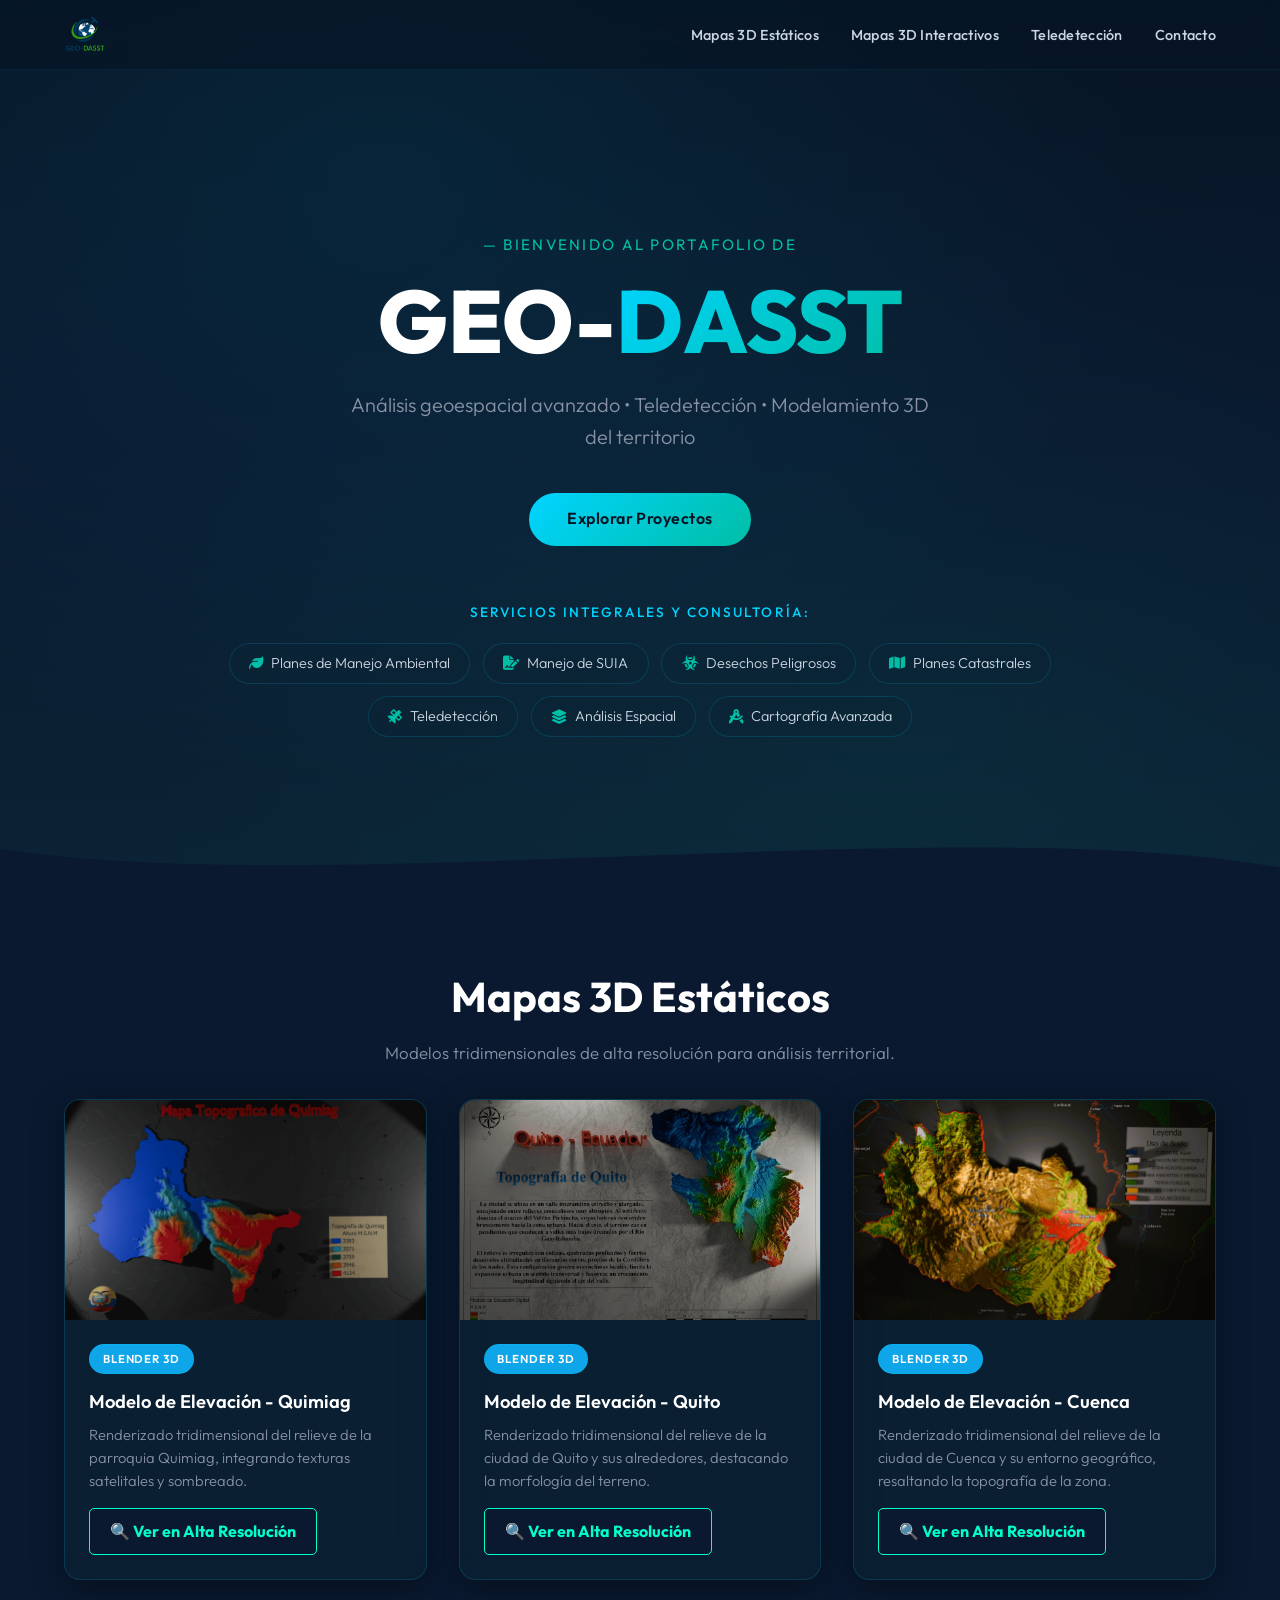
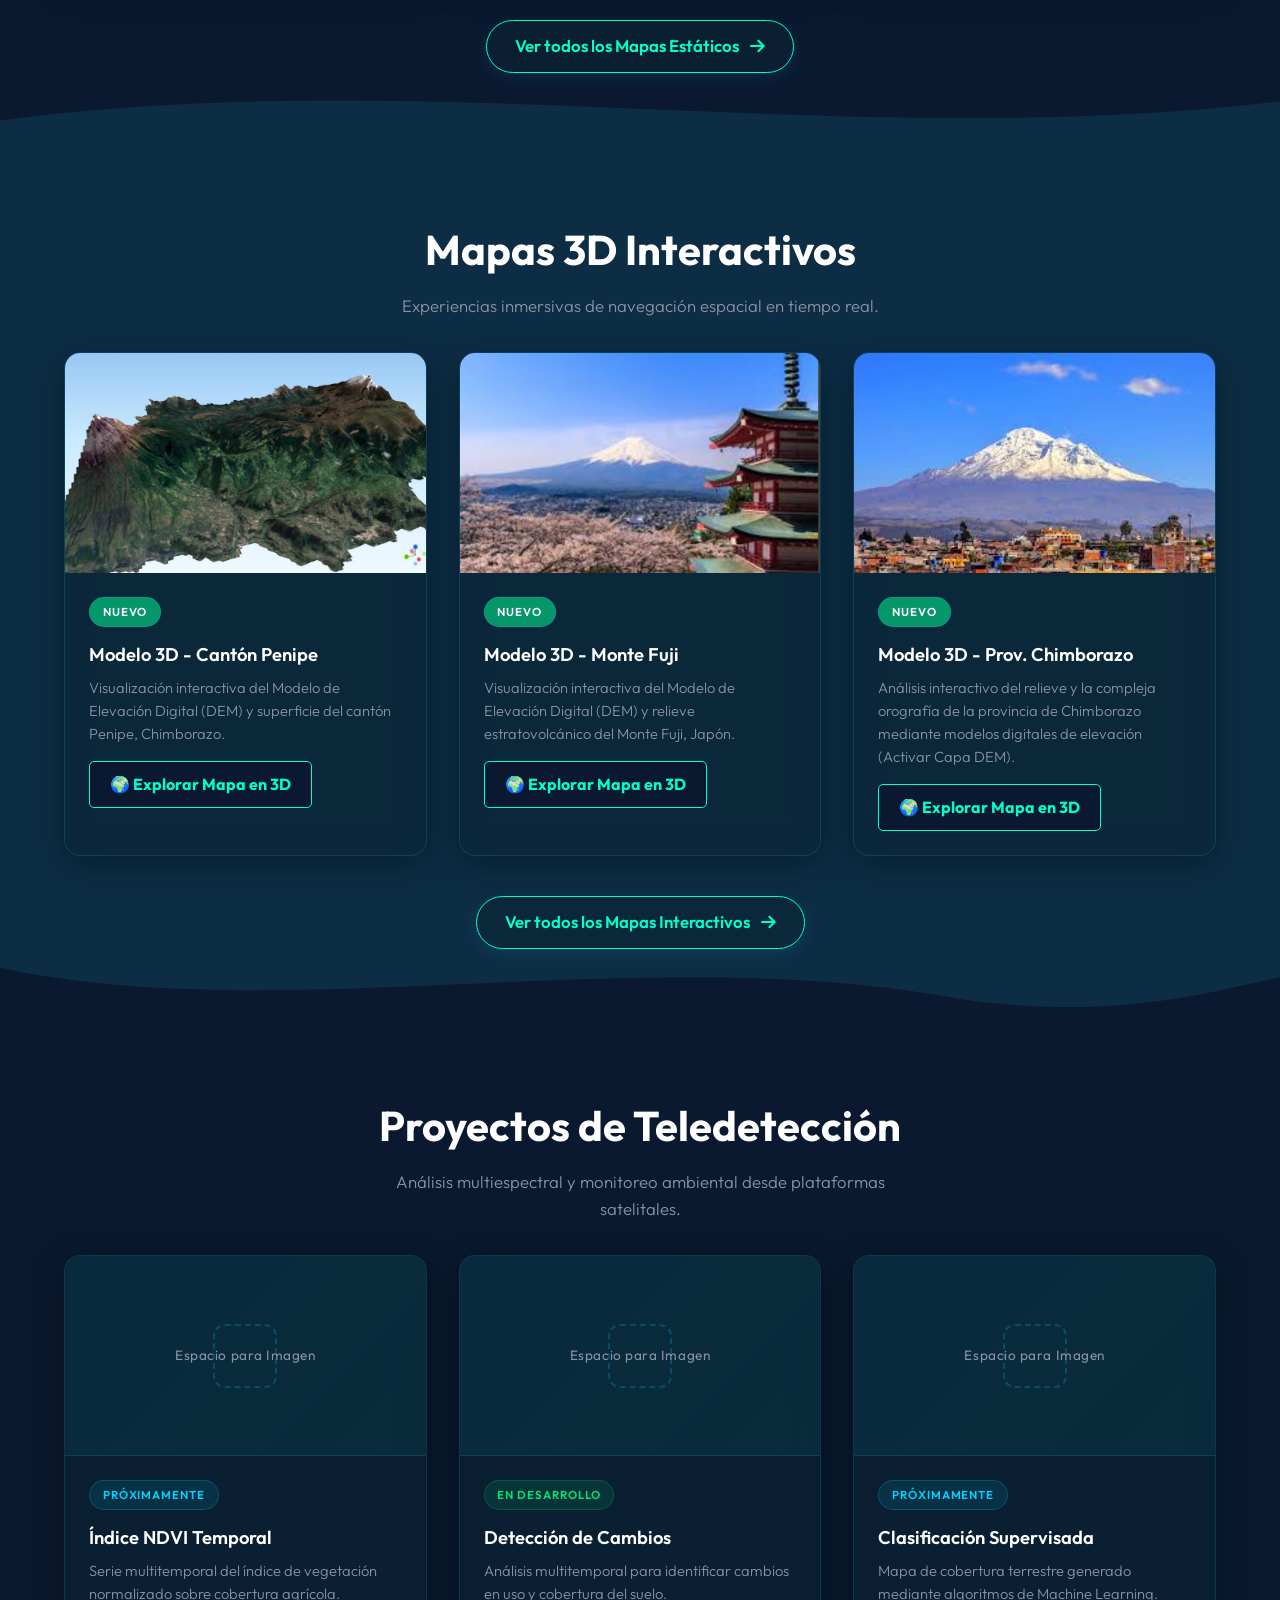
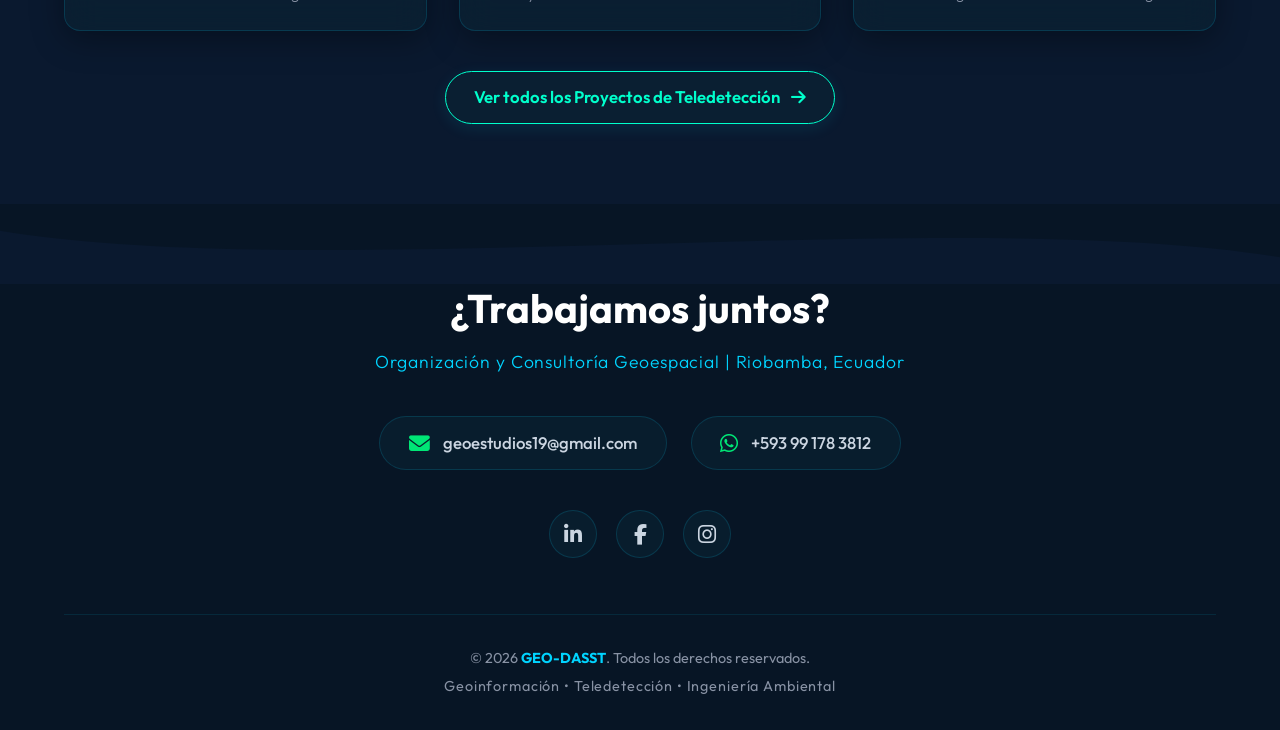
==== commit b59cffeb: "Update print statement from 'Hello' to 'Goodbye'" ====
--- a/index.html
+++ b/index.html
@@ -47,22 +47,17 @@
   <section class="hero" id="hero">
     <div class="hero__particles" id="hero-particles"></div>
     <div class="hero__content container">
+      
       <p class="hero__tag">— Bienvenido al portafolio de</p>
+      
       <h1 class="hero__title">
         GEO-<span class="accent">DASST</span>
       </h1>
+      
       <p class="hero__subtitle">
         Análisis geoespacial avanzado &bull; Teledetección &bull; Modelamiento 3D del territorio
       </p>
-      <a href="#mapas-estaticos" class="hero__cta">Explorar Proyectos</a>
-      <div class="hero__content container">
-      <p class="hero__tag">— Bienvenido al portafolio de</p>
-      <h1 class="hero__title">
-        GEO-<span class="accent">DASST</span>
-      </h1>
-      <p class="hero__subtitle">
-        Análisis geoespacial avanzado &bull; Teledetección &bull; Modelamiento 3D del territorio
-      </p>
+      
       <a href="#mapas-estaticos" class="hero__cta">Explorar Proyectos</a>
 
       <div class="hero__services">
@@ -71,14 +66,14 @@
           <span class="hero__service-tag"><i class="fa-solid fa-leaf"></i> Planes de Manejo Ambiental</span>
           <span class="hero__service-tag"><i class="fa-solid fa-file-signature"></i> Manejo de SUIA</span>
           <span class="hero__service-tag"><i class="fa-solid fa-biohazard"></i> Desechos Peligrosos</span>
-          <span class="hero__service-tag"><i class="fa-solid fa-map"></i> Planos Catastrales</span>
+          <span class="hero__service-tag"><i class="fa-solid fa-map"></i> Planes Catastrales</span>
           <span class="hero__service-tag"><i class="fa-solid fa-satellite"></i> Teledetección</span>
           <span class="hero__service-tag"><i class="fa-solid fa-layer-group"></i> Análisis Espacial</span>
           <span class="hero__service-tag"><i class="fa-solid fa-compass-drafting"></i> Cartografía Avanzada</span>
         </div>
       </div>
-      </div>
-
+
+    </div>
     <div class="wave wave--hero">
       <svg viewBox="0 0 1440 150" preserveAspectRatio="none">
         <path d="M0,64 C360,150 1080,0 1440,96 L1440,150 L0,150 Z" />
@@ -286,3 +281,4 @@
 
 
 
+
--- a/style.css
+++ b/style.css
@@ -261,7 +261,60 @@
   transform: translateY(-3px);
   box-shadow: 0 8px 30px rgba(0, 212, 255, 0.35);
 }
-
+/* --- Servicios Destacados en Hero --- */
+.hero__services {
+  margin-top: 3.5rem;
+  opacity: 0;
+  /* El delay de 1.1s hace que aparezca justo después del botón principal */
+  animation: fadeInUp 0.8s var(--ease) 1.1s forwards;
+}
+
+.hero__services-title {
+  font-size: 0.85rem;
+  font-weight: 500;
+  color: var(--accent-cyan);
+  text-transform: uppercase;
+  letter-spacing: 0.15em;
+  margin-bottom: 1.2rem;
+}
+
+.hero__services-tags {
+  display: flex;
+  flex-wrap: wrap;
+  justify-content: center;
+  gap: 0.8rem;
+  max-width: 850px;
+  margin: 0 auto;
+}
+
+.hero__service-tag {
+  display: flex;
+  align-items: center;
+  gap: 0.5rem;
+  font-size: 0.9rem;
+  font-weight: 300;
+  color: var(--text-light);
+  background: rgba(11, 36, 53, 0.4);
+  border: 1px solid rgba(0, 212, 255, 0.15);
+  padding: 0.5rem 1.2rem;
+  border-radius: 50px;
+  backdrop-filter: blur(8px);
+  -webkit-backdrop-filter: blur(8px);
+  transition: all 0.3s var(--ease);
+  cursor: default;
+}
+
+.hero__service-tag i {
+  color: var(--accent-teal);
+}
+
+.hero__service-tag:hover {
+  background: rgba(0, 212, 255, 0.1);
+  border-color: var(--accent-cyan);
+  color: var(--text-white);
+  transform: translateY(-2px);
+  box-shadow: 0 4px 15px rgba(0, 212, 255, 0.15);
+}
 /* ---------- WAVE SEPARATORS ---------- */
 .wave {
   position: absolute;
@@ -635,3 +688,4 @@
     height: 160px;
   }
 }
+
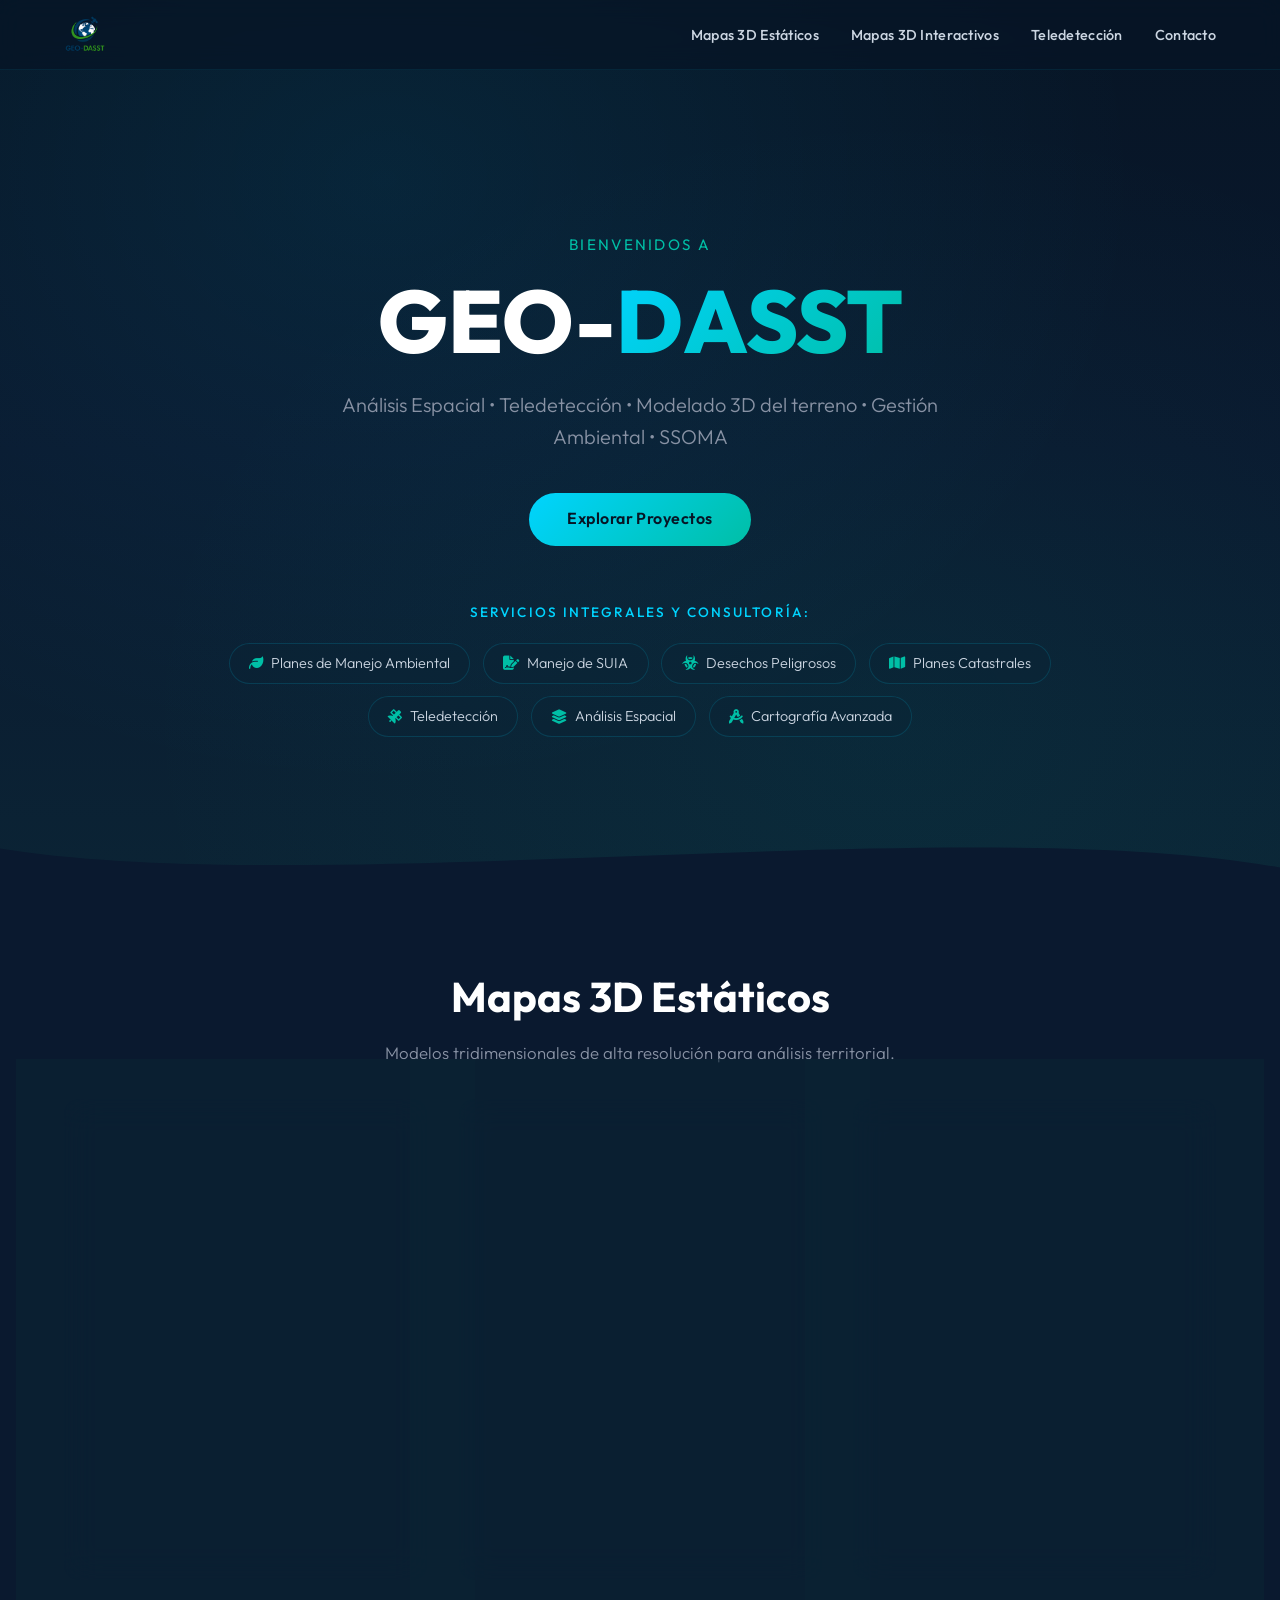
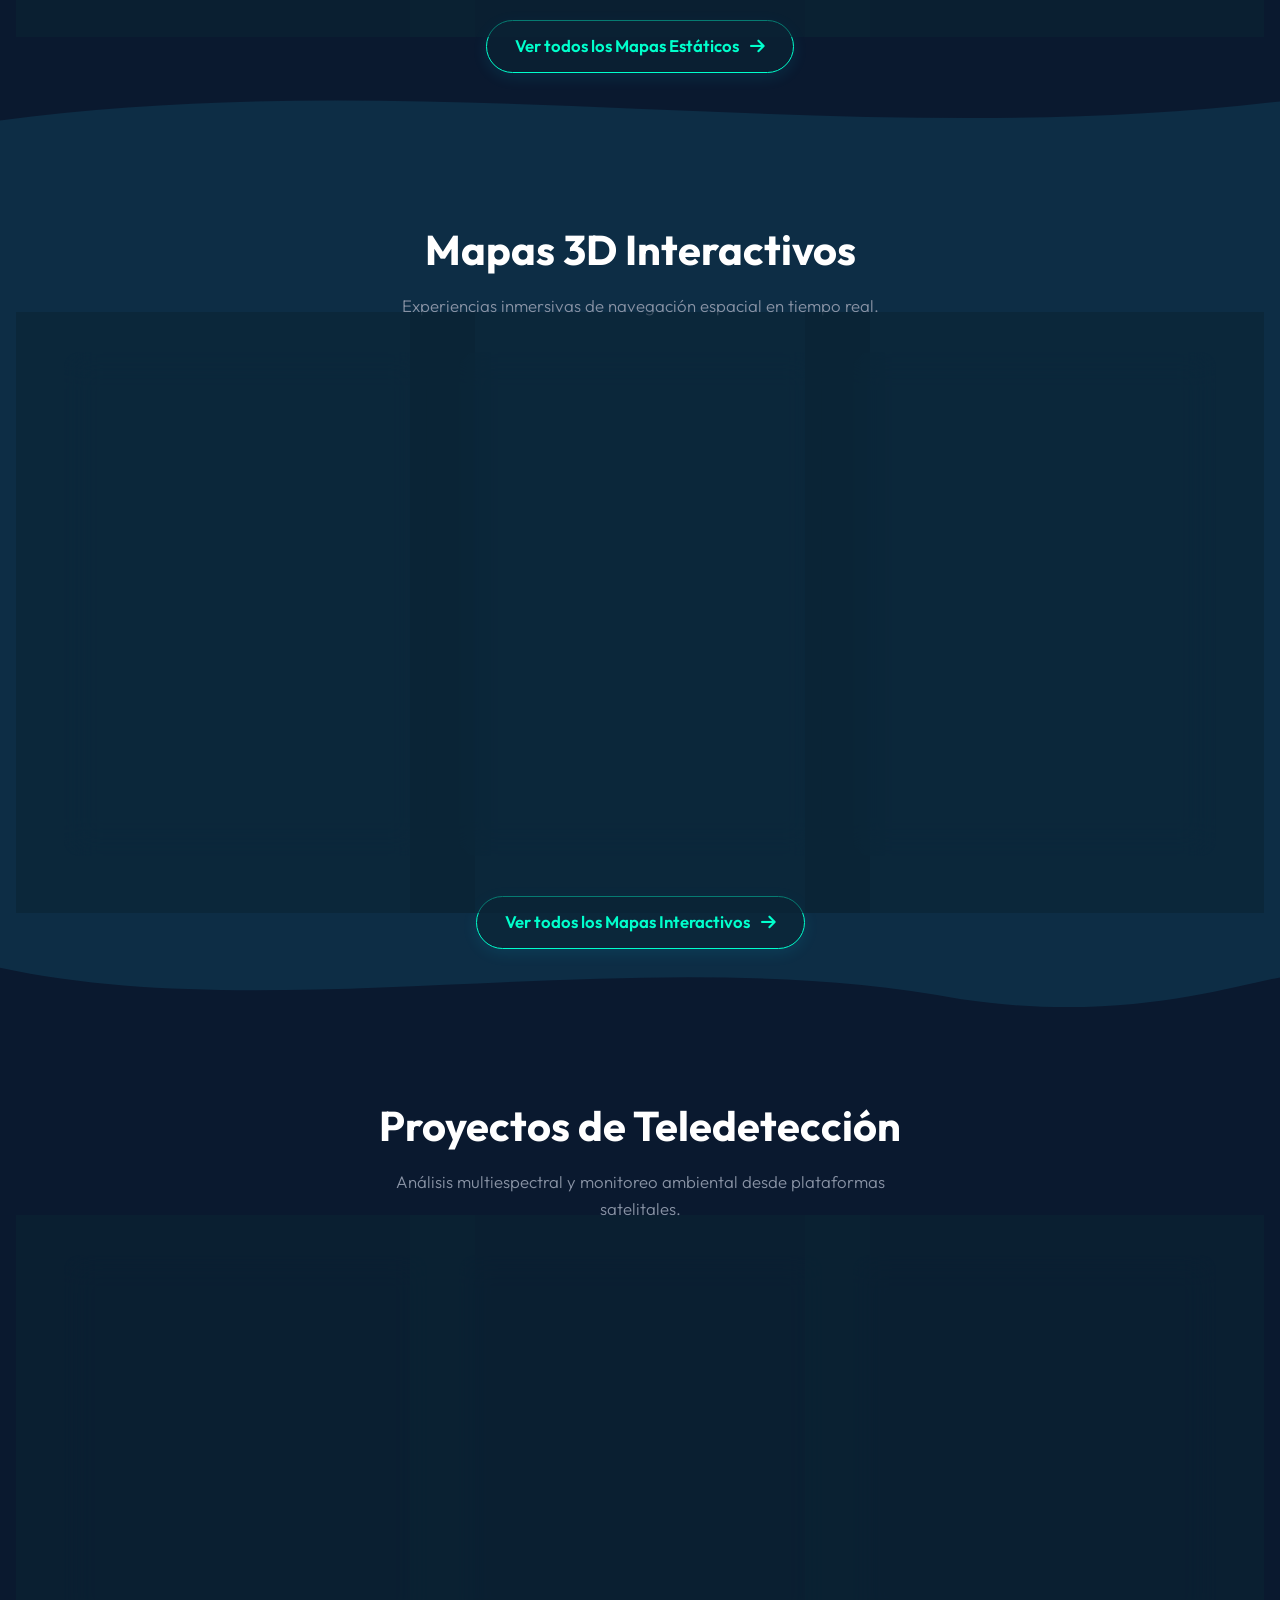
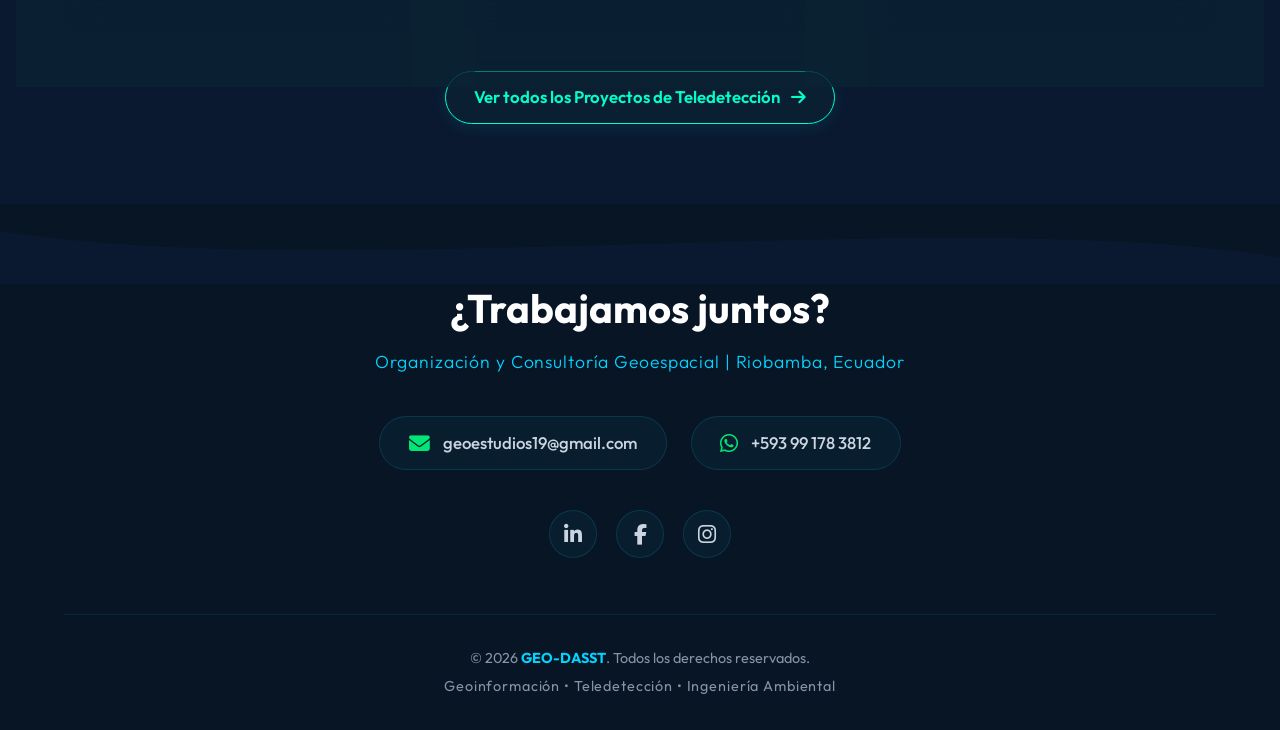
==== commit 09199af6: "Update print statement from 'Hello' to 'Goodbye'" ====
--- a/index.html
+++ b/index.html
@@ -48,14 +48,15 @@
     <div class="hero__particles" id="hero-particles"></div>
     <div class="hero__content container">
       
-      <p class="hero__tag">— Bienvenido al portafolio de</p>
+      <p class="hero__tag"> Bienvenidos a </p>
       
       <h1 class="hero__title">
         GEO-<span class="accent">DASST</span>
       </h1>
       
       <p class="hero__subtitle">
-        Análisis geoespacial avanzado &bull; Teledetección &bull; Modelamiento 3D del territorio
+        Análisis Espacial &bull; Teledetección &bull; Modelado 3D del terreno &bull; Gestión
+        Ambiental &bull; SSOMA
       </p>
       
       <a href="#mapas-estaticos" class="hero__cta">Explorar Proyectos</a>
@@ -282,3 +283,4 @@
 
 
 
+
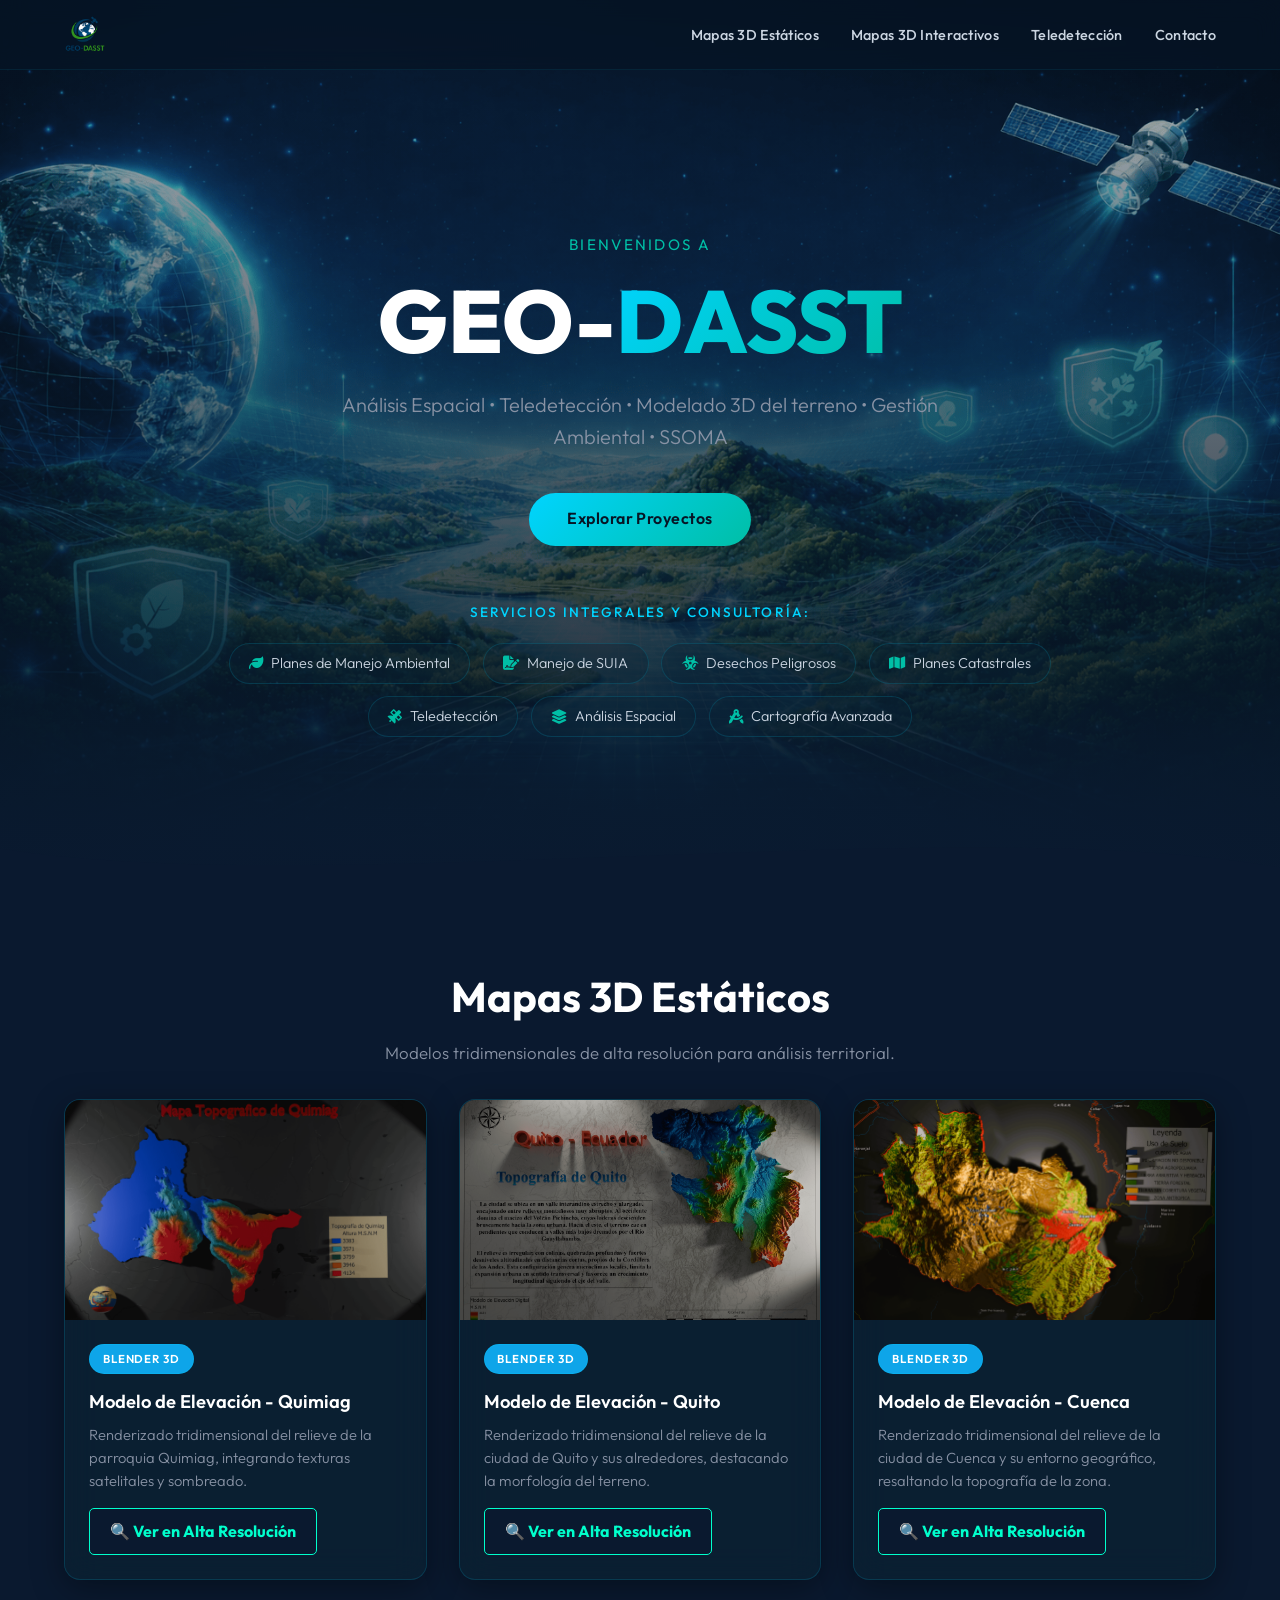
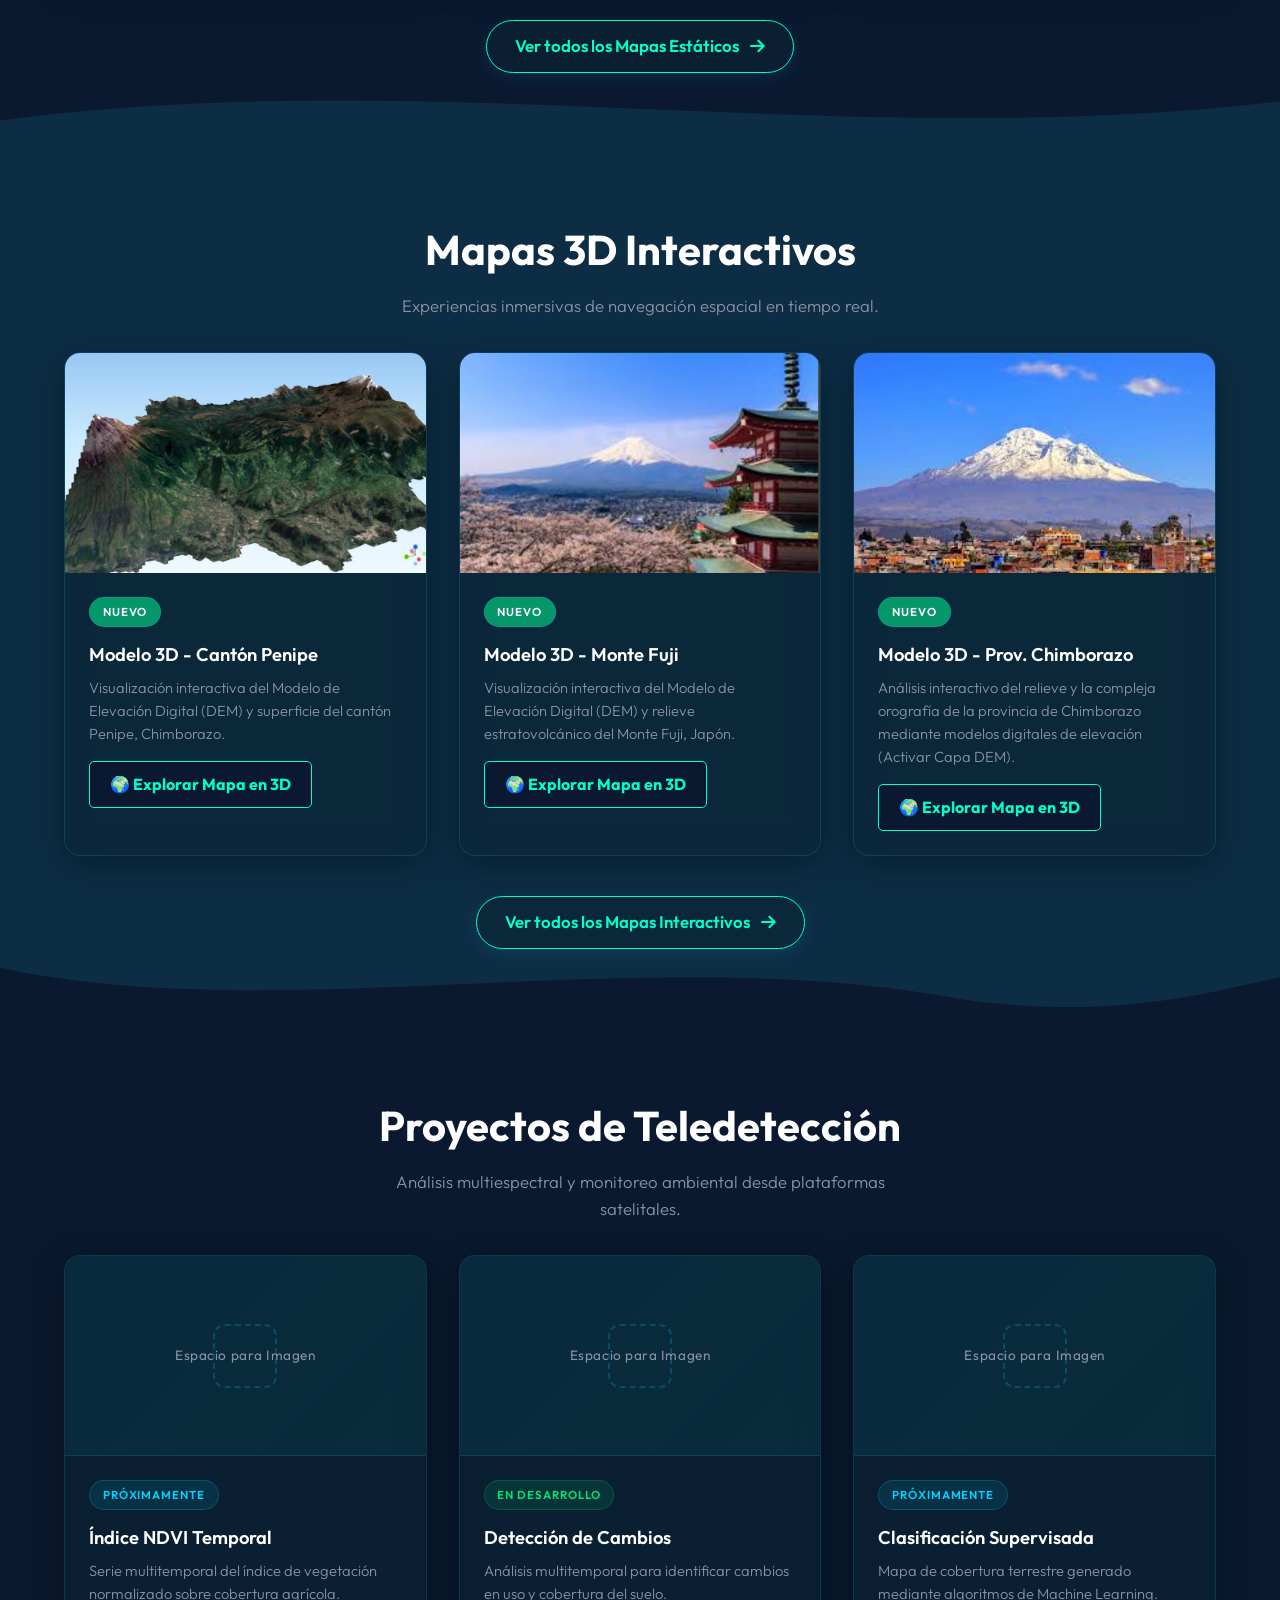
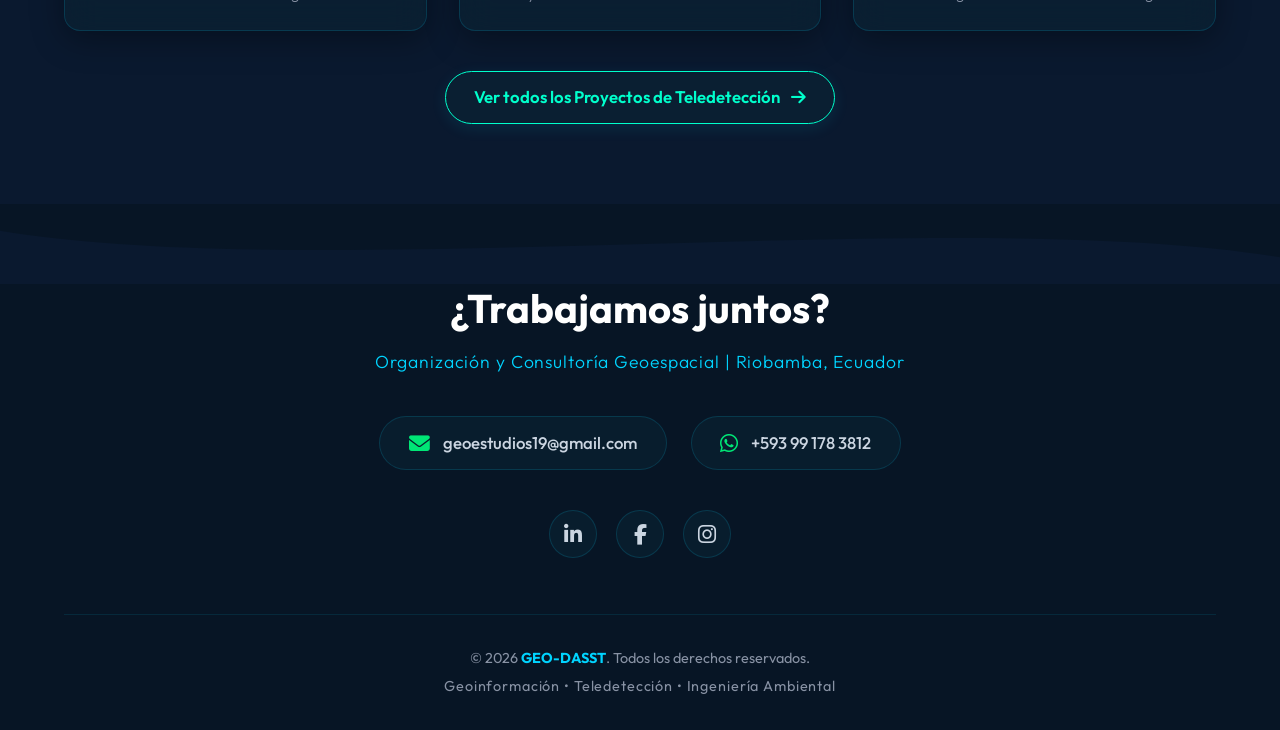
==== commit 73f7b29f: "Update print statement from 'Hello' to 'Goodbye'" ====
--- a/index.html
+++ b/index.html
@@ -4,7 +4,7 @@
   <meta charset="UTF-8" />
   <meta name="viewport" content="width=device-width, initial-scale=1.0" />
   <title>GEO-DASST | Portafolio de Geoinformación y Teledetección</title>
-  <meta name="description" content="Portafolio profesional de GEO-DASST: Ingeniería Ambiental, gestión de geoinformación, mapas 3D y teledetección." />
+  <meta name="description" content="GEO-DASST: Expertos en Teledetección y SIG con alcance internacional. Soluciones en Análisis Espacial, Gestión Ambiental, SUIA y Modelado 3D para proyectos globales.">
   <link rel="preconnect" href="https://fonts.googleapis.com" />
   <link rel="preconnect" href="https://fonts.gstatic.com" crossorigin />
   <link href="https://fonts.googleapis.com/css2?family=Outfit:wght@300;400;500;600;700;800&display=swap" rel="stylesheet" />
@@ -284,3 +284,4 @@
 
 
 
+
--- a/style.css
+++ b/style.css
@@ -177,6 +177,7 @@
 }
 
 /* ---------- HERO ---------- */
+/* ---------- HERO ---------- */
 .hero {
   position: relative;
   min-height: 100vh;
@@ -185,9 +186,10 @@
   justify-content: center;
   text-align: center;
   background:
-    radial-gradient(ellipse at 30% 20%, rgba(0, 212, 255, 0.08) 0%, transparent 60%),
-    radial-gradient(ellipse at 70% 80%, rgba(0, 191, 166, 0.06) 0%, transparent 60%),
-    linear-gradient(180deg, var(--bg-deep) 0%, var(--bg-primary) 50%, var(--bg-secondary) 100%);
+    /* 1. Capa superior: Degradado que empieza sutil y se oscurece hacia los servicios/botones */
+    linear-gradient(to bottom, rgba(7, 21, 37, 0.3) 0%, rgba(7, 21, 37, 0.85) 75%, var(--bg-primary) 100%),
+    /* 2. Capa inferior: Tu imagen de portada */
+    url('portada.png') center center / cover no-repeat;
   overflow: hidden;
 }
 
@@ -689,3 +691,4 @@
   }
 }
 
+
